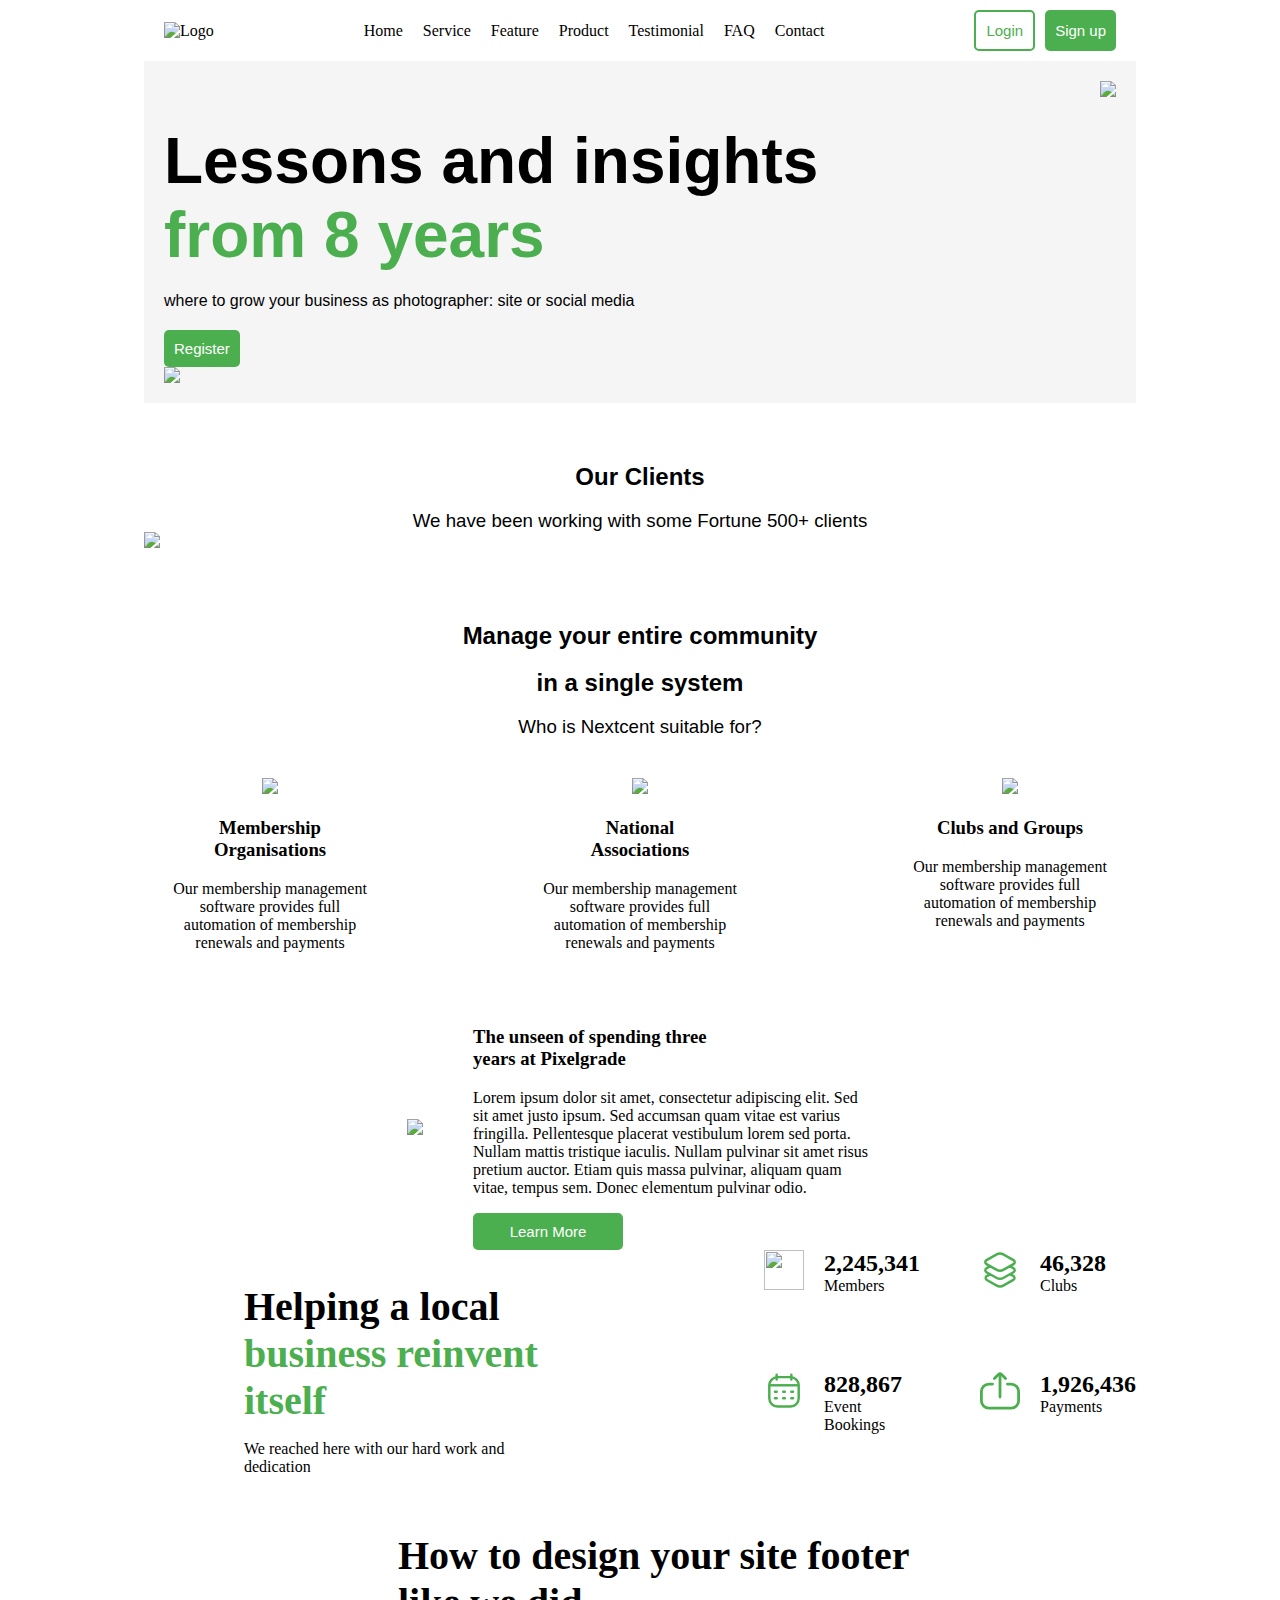
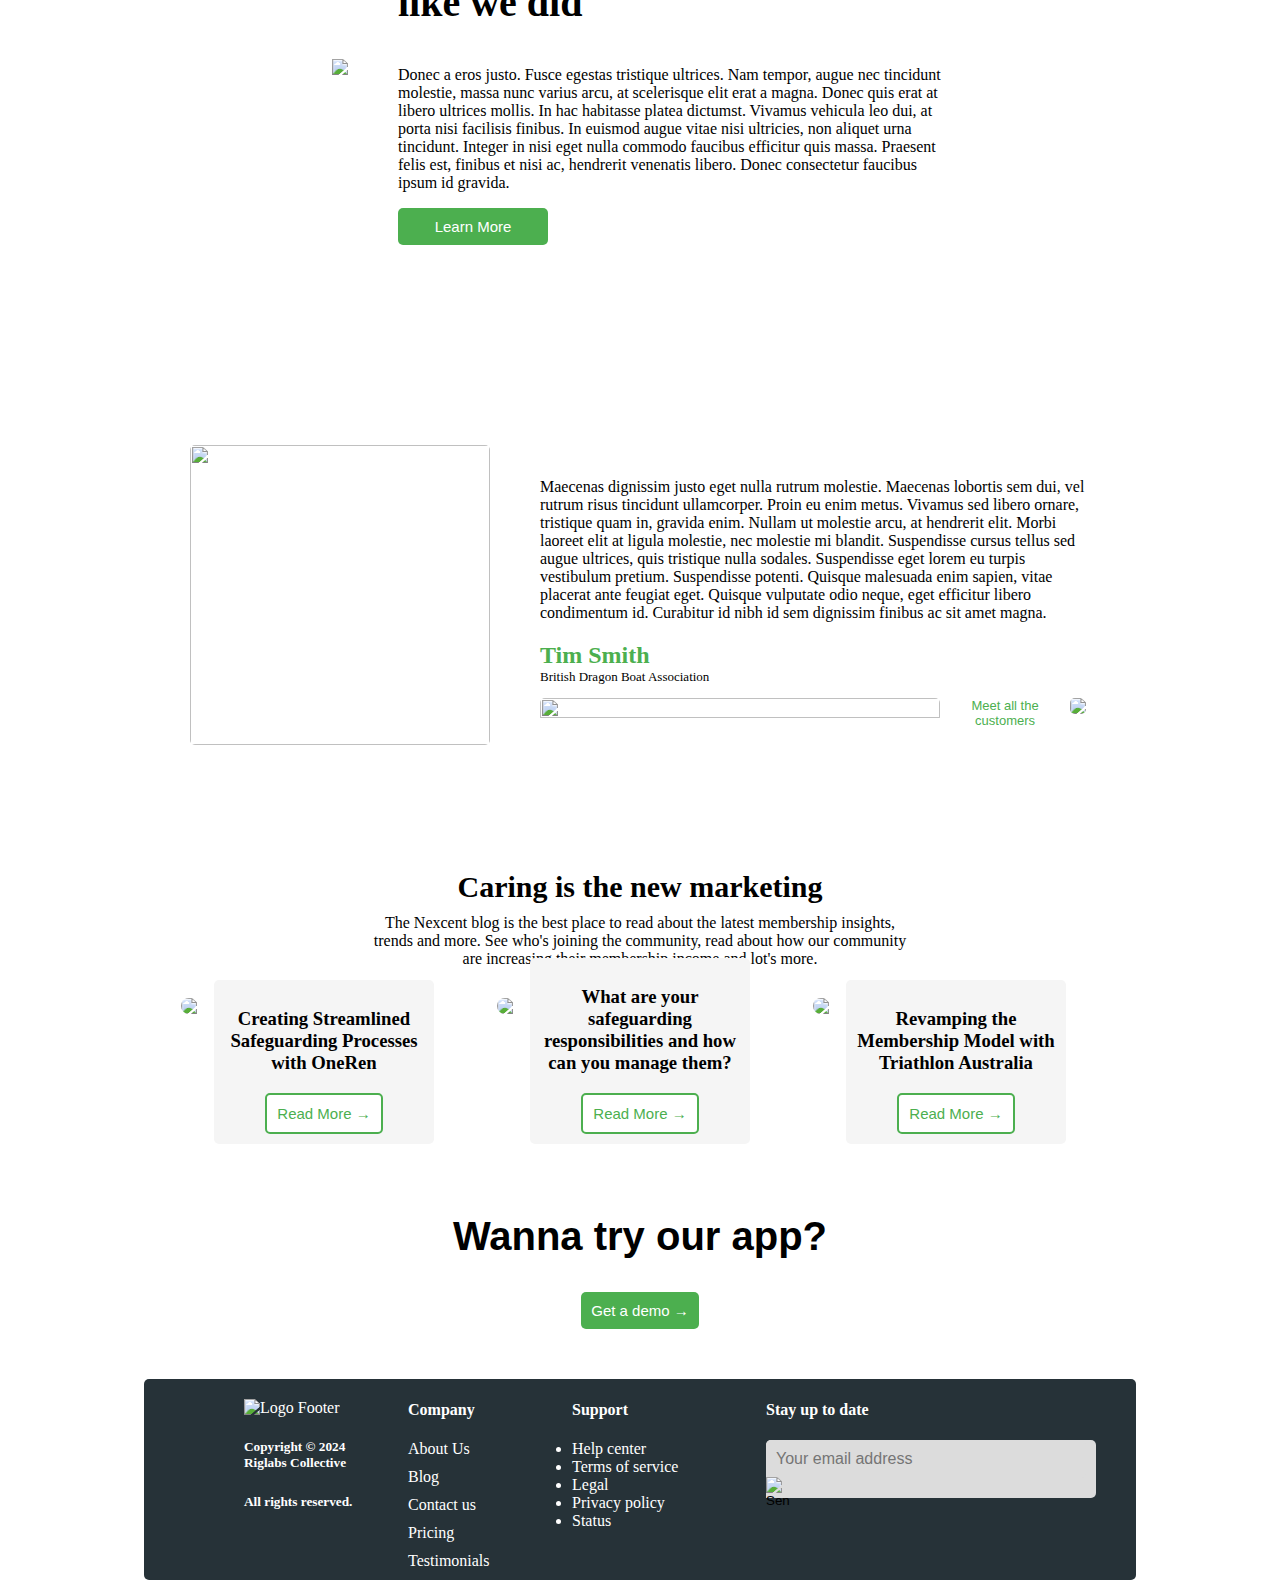
==== index.html @ 897baf6f "enth parayane" ====
<!DOCTYPE html>
<html lang="en">
  <head>
    <meta charset="UTF-8">
    <meta name="viewport" content="width=device-width, initial-scale=1.0">
    <link rel="stylesheet" href="style.css">
    <title>Page Title</title>
  </head>
  <body>
    
    
    <nav>
        <div class="logo">
            <img src="Clone_it_up\images\Logo.svg" alt="Logo" />
        </div> 
        <ul>
            <li><a href="#">Home</a></li>
            <li><a href="#">Service</a></li>
            <li><a href="#">Feature</a></li>
            <li><a href="#">Product</a></li>
            <li><a href="#">Testimonial</a></li>
            <li><a href="#">FAQ</a></li>
            <li><a href="custom.html">Contact</a></li>
        </ul>
        <div class="auth-buttons">
        
            <button class="buttonlogin">Login</button>
            <button class="signupbutton">Sign up</button>

        </div>
    </nav>
    <main class="main-content">
        <!-- Your page content goes here -->
        <section>
            
            
            <div class="home">
                <div>
                    <h1 class="lessons">Lessons and insights</h1>
                    <h1 class="from8">from 8 years</h1>
                    <p class="tagline">where to grow your business as photographer: site or social media</p>
                    <button class="registerbutton">Register</button>
                </div>
                <img class="hero-illustration" src="Clone_it_up\images\Hero Illustration.svg">
            </div>
            <img class="dots" src="Clone_it_up\images\Dots.svg">
            
            
        </section>
    </main>
    <!--clients talk-->
    <div class = "clients">
        <h2 class="our_client">Our Clients</h2>
        <h3 class="we_have_been">We have been working with some Fortune 500+ clients</h3>
    </div>
    <img class="client_logos" src="Clone_it_up\images\Clients Logos.svg">
    <div class="manage">
        <h2 class="our_client">Manage your entire community</h2>
        <h2 class="our_client">in a single system</h2>
        <h3 class="we_have_been">Who is Nextcent suitable for?</h3>
    </div>
    <div class="client_list">
        <div class="client_item">
            <img src="Clone_it_up\images\Icon1.svg">
            <h3 class="membership">Membership<br>Organisations</h3>
            <p>Our membership management software provides full automation of membership renewals and payments</p>
        </div>
        
        <div class="client_item">
            <img src="Clone_it_up\images\Icon2.svg">
            <h3 class="membership">National<br>Associations</h3>
            <p>Our membership management software provides full automation of membership renewals and payments</p>
    
        </div>
        <div class="client_item">
            <img src="Clone_it_up\images\Icon3.svg">
            <h3 class="membership">Clubs and Groups</h3>
            <p>Our membership management software provides full automation of membership renewals and payments</p>
        </div>
    </div>
    <!--the unseen something-->
    <div class="the_unseen">
        <div>
            <img class="svg-icon" src="Clone_it_up\images\Feature 1 Illustration.svg">
        </div>
        <div class="forcolumn">
            <h3 class="unseen_text">The unseen of spending three <br> years at Pixelgrade</h3>
            <p class="orutext">Lorem ipsum dolor sit amet, consectetur adipiscing elit. Sed sit amet justo ipsum. Sed accumsan quam vitae est varius fringilla. Pellentesque placerat vestibulum lorem sed porta. Nullam mattis tristique iaculis. Nullam pulvinar sit amet risus pretium auctor. Etiam quis massa pulvinar, aliquam quam vitae, tempus sem. Donec elementum pulvinar odio.</p>
            <button class="learnmorebutton">Learn More</button> 
        </div>
    </div>
    
    <!--helping a local something-->
    <div class="big">
        <div>
            <h2 class="oneh1">Helping a local<br></h2>
            <h2 class="anoh1">business reinvent itself</h2>
            <p class="apara">We reached here with our hard work and dedication</p>
        </div>
        
        <div class="grid-container">
            <div class="info">
                    <img src="Clone_it_up\images\members.svg">
                    <div class="tocol">
                        
                        <h2>2,245,341</h2>
                        <p>Members</p>
                    </div>
                
            </div>
            <div class="info">
                <img src="Layers.svg">
                <div class="tocol">
                    <h2>46,328</h2>
                    <p>Clubs</p>
                </div>

            </div>
            <div class="info">
                <img src="Calendar.svg">
                <div class="tocol">

                    <h2>828,867</h2>
                    <p>Event Bookings</p>
                </div>

            </div>
            <div class="info">
                <img src="Upload 2.svg">
                <div class="tocol">
                    
                    <h2>1,926,436</h2>  
                    <p>Payments</p>
                </div>
                
            </div>
            
            
        </div>
    </div>
    <!--how to design site footer-->
    <div class="howtodesign">
        <div>
            <img class="Clone_it_up\images\svg-icon2" src="Clone_it_up\images\Feature 2 Illustration.svg">
        </div>
        <div class="forcolumn1">
            <h3 class="unseen_text1">How to design your site footer like we did</h3>
            <p class="orutext1">Donec a eros justo. Fusce egestas tristique ultrices. Nam tempor, augue nec tincidunt molestie, massa nunc varius arcu, at scelerisque elit erat a magna. Donec quis erat at libero ultrices mollis. In hac habitasse platea dictumst. Vivamus vehicula leo dui, at porta nisi facilisis finibus. In euismod augue vitae nisi ultricies, non aliquet urna tincidunt. Integer in nisi eget nulla commodo faucibus efficitur quis massa. Praesent felis est, finibus et nisi ac, hendrerit venenatis libero. Donec consectetur faucibus ipsum id gravida.</p>
            <button class="learnmorebutton1">Learn More</button> 
        </div>
    </div>

    <!--testimony section-->
    <div class="testimony">
        <div class="img-container">
            <img class="tesla" width="300" src="https://images.unsplash.com/photo-1612810806563-4cb8265db55f?q=80&w=1854&auto=format&fit=crop&ixlib=rb-4.0.3&ixid=M3wxMjA3fDB8MHxwaG90by1wYWdlfHx8fGVufDB8fHx8fA%3D%3D">
        </div>
        <div class="forcolumn2">
            <p class="orutext2">Maecenas dignissim justo eget nulla rutrum molestie. Maecenas lobortis sem dui, vel rutrum risus tincidunt ullamcorper. Proin eu enim metus. Vivamus sed libero ornare, tristique quam in, gravida enim. Nullam ut molestie arcu, at hendrerit elit. Morbi laoreet elit at ligula molestie, nec molestie mi blandit. Suspendisse cursus tellus sed augue ultrices, quis tristique nulla sodales. Suspendisse eget lorem eu turpis vestibulum pretium. Suspendisse potenti. Quisque malesuada enim sapien, vitae placerat ante feugiat eget. Quisque vulputate odio neque, eget efficitur libero condimentum id. Curabitur id nibh id sem dignissim finibus ac sit amet magna.</p>
            <h2>Tim Smith</h2>
            <h3>British Dragon Boat Association</h3>
            <div class="manylogos">
                <img src="Clone_it_up\images\Frame 10.svg">
                <button>Meet all the customers</button>
                <a href="#">
                    <img class="rightside" src="Clone_it_up\images\Right.svg">
                </a>
                    
            </div>
        </div>
        
    </div>
    <div class="enthocaring">
        <h2>Caring is the new marketing</h2>
        <p>The Nexcent blog is the best place to read about the latest membership insights, trends and more. See who's joining the community, read about how our community are increasing their membership income and lot's more.​</p>
        <div class="images">
            <div class="themain">
                <img src="https://images.unsplash.com/photo-1665686310934-8fab52b3821b?q=80&w=1770&auto=format&fit=crop&ixlib=rb-4.0.3&ixid=M3wxMjA3fDB8MHxwaG90by1wYWdlfHx8fGVufDB8fHx8fA%3D%3D">
                <div class="theextrabox">
                    <h3>Creating Streamlined Safeguarding Processes with OneRen</h3>
                    <button class="readmorebutton">Read More →</button>
                </div>
            </div>
            <div class="themain">
                <img src="https://images.unsplash.com/photo-1664575602276-acd073f104c1?q=80&w=1770&auto=format&fit=crop&ixlib=rb-4.0.3&ixid=M3wxMjA3fDB8MHxwaG90by1wYWdlfHx8fGVufDB8fHx8fA%3D%3D">
                <div class="theextrabox">
                    <h3>What are your safeguarding responsibilities and how can you manage them?</h3>
                    <button class="readmorebutton">Read More →</button>
                </div>
            </div>
            <div class="themain">
                <img src="https://images.unsplash.com/photo-1661956600684-97d3a4320e45?q=80&w=1770&auto=format&fit=crop&ixlib=rb-4.0.3&ixid=M3wxMjA3fDB8MHxwaG90by1wYWdlfHx8fGVufDB8fHx8fA%3D%3D">
                <div class="theextrabox">
                    <h3>Revamping the Membership Model with Triathlon Australia</h3>
                    <button class="readmorebutton">Read More →</button>
                </div>
            </div>
        </div>
    </div>
    <!--wanna try-->
    <div class="wannatrycontainer">
        <h2 class="wannatry">Wanna try our app?</h2>
        <button class="getademo">Get a demo →</button>
    </div>

    <!--footer-->
    <div class="footer">
        <div>
          <img class="logofooter" src="Clone_it_up\images\Logo_footer.svg" alt="Logo Footer">
          <h5>Copyright © 2024 Riglabs Collective</h5>
          <h5>All rights reserved.</h5>
        </div>
        <div>
            <h4>Company</h4>
            <ul class="company-links">
                <li><a href="#">About Us</a></li>
                <li><a href="#">Blog</a></li>
                <li><a href="#">Contact us</a></li>
                <li><a href="#">Pricing</a></li>
                <li><a href="#">Testimonials</a></li>
            </ul>
        </div>
        <div>
            <h4>Support</h4>
            <ul class="Supprt-links"></ul>
                <li><a href="#">Help center</a></li>
                <li><a href="#">Terms of service</a></li>
                <li><a href="#">Legal</a></li>
                <li><a href="#">Privacy policy</a></li>
                <li><a href="#">Status</a></li>
            </ul>

        </div>
        <div>
            <h4>Stay up to date</h4>
            <div class="email-signup">
                <form action="#" method="post">
                    <input type="email" id="email" name="email" placeholder="Your email address" required>
                    <button type="submit" class="send-button">
                <img src="Clone_it_up\images\airplane.svg" alt="Send">
              </button>
            </form>
          </div>
            
        </div>
    </div>

    
        
    
        
        
        
    
  </body>
</html>
---- style.css ----
.logo img {
    max-height: 50px; /* Adjust the size of the logo */
}
nav {
    display: flex;
    justify-content: space-between; /* Logo on the left, links on the right */
    align-items: center; /* Vertically center the logo and links */
    padding: 10px 20px; /* Add padding around the navbar */
    
}
nav ul{
    list-style-type: none;
    display: flex;
    margin: 0;
    padding: 0;
    gap: 20px;
    justify-content: space-between; 
}
nav ul li a{
    color: black;
    text-decoration: none;
    position: relative;
}
nav ul li a::after {
    content: ''; /* No text, just the underline */
    position: absolute;
    left: 0;
    bottom: 0;
    width: 0; /* Start with 0 width */
    height: 2px; /* Thickness of the underline */
    background-color: currentColor; /* Color of the underline */
    transition: width 0.3s ease; /* Smooth width transition */
  }

nav ul li a:hover::after {
    width: 100%; /* Expand underline to full width */
  }
.auth-buttons{
    display: flex;
    gap: 10px
    
}
.auth-buttons a{
    display: inline;
    align-items: center;
    justify-content: center;
}
button {
    border: none;
    outline: none;
    cursor: pointer;
    padding: 0;
    margin: 0;
}

.buttonlogin {
    color:#4CAF4F;
    font-size: 15px;
    padding: 10px;
    background-color: white;
    border:2px solid #4CAF4F;
    border-radius: 5px;
}

.signupbutton{
    padding-top: 5px;
    background-color: #4CAF4F;
    font-size: 15px;
    border-radius: 5px;
    padding: 10px;
    color: white;
}
.main-content {
    background-color: #f5f5f5; /* Background color for the main content */
    padding: 20px; /* Padding around the content */
}
.lessons{
    font-size: 64px;
    font-family: "Inter",sans-serif;
    margin-bottom: 0px;
}
.from8{
    font-size: 64px;
    font-family: "Inter",sans-serif;
    margin-top: 0px;
    margin-bottom: 20px;
    color: #4CAF4F;
}
.tagline{
    margin-top: 0px;
    margin-bottom: 20px;
    font-size: 16px;
    font-family: "Inter",sans-serif;
}
body {
    margin: 0; /* Remove default margin, especially useful in modern browsers */
    margin-left: 144px;

    margin-right: 144px; /* Add padding around the entire page content */
  }
.registerbutton{
    padding-left: 0px;
    
    background-color: #4CAF4F;
    padding-top: 5px;
    
    font-size: 15px;
    border-radius: 5px;
    padding: 10px;
    color: white;
}
.home{
    display: flex;
    justify-content: space-between;
}
.dots{
    display: block;
    margin: 0 auto;
}
.clients{
    margin-top: 60px;
    text-align: center;
    font-family: "Inter",sans-serif;
}
.our_client{
    font-family: "Inter",sans-serif;
    font-weight: 600;
    margin-bottom: 0px;
    font-size: 36;
}
.we_have_been{
    font-family: "Inter",sans-serif;
    font-weight: 400;
    font-size: 16;
    margin-bottom: 0px;
}
.manage{
    text-align: center;
    margin: 0px;
}
.client_logos{
    margin-bottom: 50px;
}
.client_list{
    display: flex;
    text-align: center;
    justify-content: center; /* Distribute space equally between items */
   
    gap: 170px;
    margin: 0 auto;
    padding: 40px 0;
    align-items: flex-start;
}

.client_item {

    flex-direction: column;
    align-items: center;
   
    text-align: center;
    width: 200px; /* Limit the width of each block */
}
.the_unseen{

    display: flex;
    justify-content: center;
    align-items: center;
    gap: 50px;
    margin: 0px;
   
    margin-top: 0px;
    border: 0px;

}

.forcolumn{
    width: 400px;
}
.learnmorebutton{
    padding-top: 5px;
    background-color: #4CAF4F;
    font-size: 15px;
    border-radius: 5px;
    padding: 10px;
    color: white;
    width: 150px;
}

.oneh1{
    margin-left: 100px;
    font-size: 40px;
    font-family: "Inter" sans-serif ;
    font-weight: 600;
    margin-bottom: 0px;
}
.anoh1{
    margin-left: 100px;
    color: #4CAF4F;
    font-size: 40px;
    font-weight: 600;
    font-family: "Inter" sans-serif ;
    margin-top: 0px;
    margin-bottom: 0px;
}
.apara{
    margin-left: 100px;
}
.big{
    display: flex;
    gap: 200px;
}
.grid-container{
    display: grid;
    grid-template-columns: repeat(2, auto); /* Creates two columns */
    grid-auto-rows: minmax(100px, auto); /* Sets a minimum height for rows */
    column-gap: 60px; /* Space between grid items */
    justify-content: center;
     
}
.info{
    display: flex;
    flex-direction: row;
    gap: 20px;
}

.tocol{
    
    display: flex;
    flex-direction: column;
}
.tocol h2{
    margin-top: 0px;
    margin-bottom: 0px;
}
.tocol p{
    margin-top: 0px;
    margin-bottom: 0px;
}
.info img{
    width: 40px;
    height: 40px;
}
.howtodesign{
    display: flex;
    flex-direction: row;
    justify-content: center;
    align-items: center;
    gap: 50px;
    margin: 0px;
    margin-top: 0px;
    border: 0px;
}

.forcolumn1{
    width: 550px;
}
.unseen_text1{
    font-size: 40px;
}
.learnmorebutton1{
    padding-top: 5px;


    background-color: #4CAF4F;
    font-size: 15px;
    border-radius: 5px;
    padding: 10px;
    color: white;
    width: 150px;
}
.testimony{
    display: flex;
    flex-direction: row;
    justify-content: center;
    align-items: center;
    gap: 50px;
    margin: 0px;
    margin-top: 200px;
    border: 0px;
}
.forcolumn2{
    width: 550px;
}
.forcolumn2 h2{
    color: #4CAF4F;
    margin-bottom: 0px;
}
.forcolumn2 h3{
    margin-top: 0px;
    font-weight: 400;
    font-size: small;
}
.testimony img{
    border-radius: 5px;
    width: 100%; /* Ensures the image fills the container */
    height: 100%; /* Ensures the image fills the container */
    object-fit: cover; /* Crop the image, maintaining aspect ratio */
    object-position: center;
    
}
.img-container{
    width: 300px; /* Desired width */
    height: 300px; /* Desired height */
    overflow: hidden; /* Hide the overflowed part of the image */
    position: relative;
}
.rightside{
    width: 20px !important;
    margin-left: 0px;
    height: auto !important;
}
.forcolumn2 a{
    width: 20px;
    height: auto;
}
.forcolumn2 button{
    color: #4CAF4F;
    font-size: small;
    background-color: white;
    margin-right: 0px;
}
.manylogos{
    display: flex;
    flex-direction: row;
}
.manylogos img{
    width: 400px;
    
}
.enthocaring{
    margin-top: 100px;
    text-align: center;
    align-items: center;
    display: flex;
    flex-direction: column;
    justify-content: center;
}
.enthocaring p{
    max-width: 550px;
    text-align: center;
    align-items: center;
    margin-top: 0px;
    margin-bottom: 30px;
}
.enthocaring h2{
    margin-bottom: 10px;
    font-size: 30px;
}
.images{
    display: flex;
    flex-direction: row;
    justify-content: center;
    gap: 30px;
    align-items: center;
}
.images img{
    width: 286px;
    height: auto;
    border-radius: 8px;
}
.readmorebutton{
    color:#4CAF4F;
    font-size: 15px;
    padding: 10px;
    background-color: white;
    border:2px solid #4CAF4F;
    border-radius: 5px;
}
.themain{
    position: relative;
    display: inline-block;
}
.themain img {
    display: block;
     /* Ensures the image doesn't have extra space below */
    width: 286px; /* Optional: Makes the image responsive */
    height: auto; /* Maintains aspect ratio */
}
.theextrabox {
    position: absolute;
    bottom: 0;
    left: 50%; /* Aligns the div to the bottom of the container */
    transform: translateX(-50%); /* Shifts the div left by 50% of its width to truly center it */
    bottom: -130px;
    color: black; /* Text color */
    padding: 10px;
    border-radius: 5px;
    width: 200px; /* Adjust width as needed */
    background-color: #f5f5f5;
    align-items: center;
    justify-content: center;
}

.wannatry{
    margin-top: 200px;
    text-align: center;
    font-weight: 600;
    font-size: 40px;
    font-family: "Inter",sans-serif;
}

.getademo{
    
    max-width: 200px;
    padding-top: 5px;
    background-color: #4CAF4F;
    font-size: 15px;
    border-radius: 5px;
    padding: 10px;
    color: white;
    
}
.wannatrycontainer{
    text-align: center;
}
.footer{
    border-radius: 5px;
    background-color: #263238;
    color: white;
    margin-top: 50px;
    padding-left: 100px;
    padding-right: 0px;
    display: flex;
    flex-direction: row;
    justify-content: space-between;
}
.logofooter{
    margin-top: 20px;
}
.footer div{
    flex: 1;
    margin-right: 20px;
}
.email-signup{
    display: flex;
    flex-direction: row;
    align-items: center;
    background-color:#dcdcdc;
    border-radius: 5px;
}
.footer > div:nth-child(3) {
    margin-right: 50px; /* Add more space between the sections */
}
.footer ul {
    list-style: none !important; 
    list-style-type: none; /* Remove bullet points */
    padding: 0; /* Remove default padding */
    margin: 0; /* Remove default margin */
}

.footer ul li {
    margin-bottom: 10px; /* Space between list items */
}

.footer a {
    color: white; /* Change link color to white */
    text-decoration: none !important; /* Remove underline from links */
}

.email-signup input[type="email"] {
    padding: 10px; /* Padding inside the input field */
    border: none; /* Remove default border */
    border-radius: 5px; /* Rounded corners for the input field */
    font-size: 16px; /* Font size for the text */
    width: 300px; /* Width of the input field */
    margin-right: 10px; /* Space between the input field and button */
    background-color: #dcdcdc; /* Gray background color for the input field */
    color: #333; /* Text color inside the input field */
}
.send-button{
    display: flex;
    align-items: center;
    background-color: #dcdcdc;
    margin-right: 10px;
    margin-top: 10px;
    border: none;
    height: 10px;

}
.send-button img{
    width: 24px;
    height:auto;
    background: none;
}

.Supprt-links li a{
    text-decoration: none;
}
.Supprt-links{

}
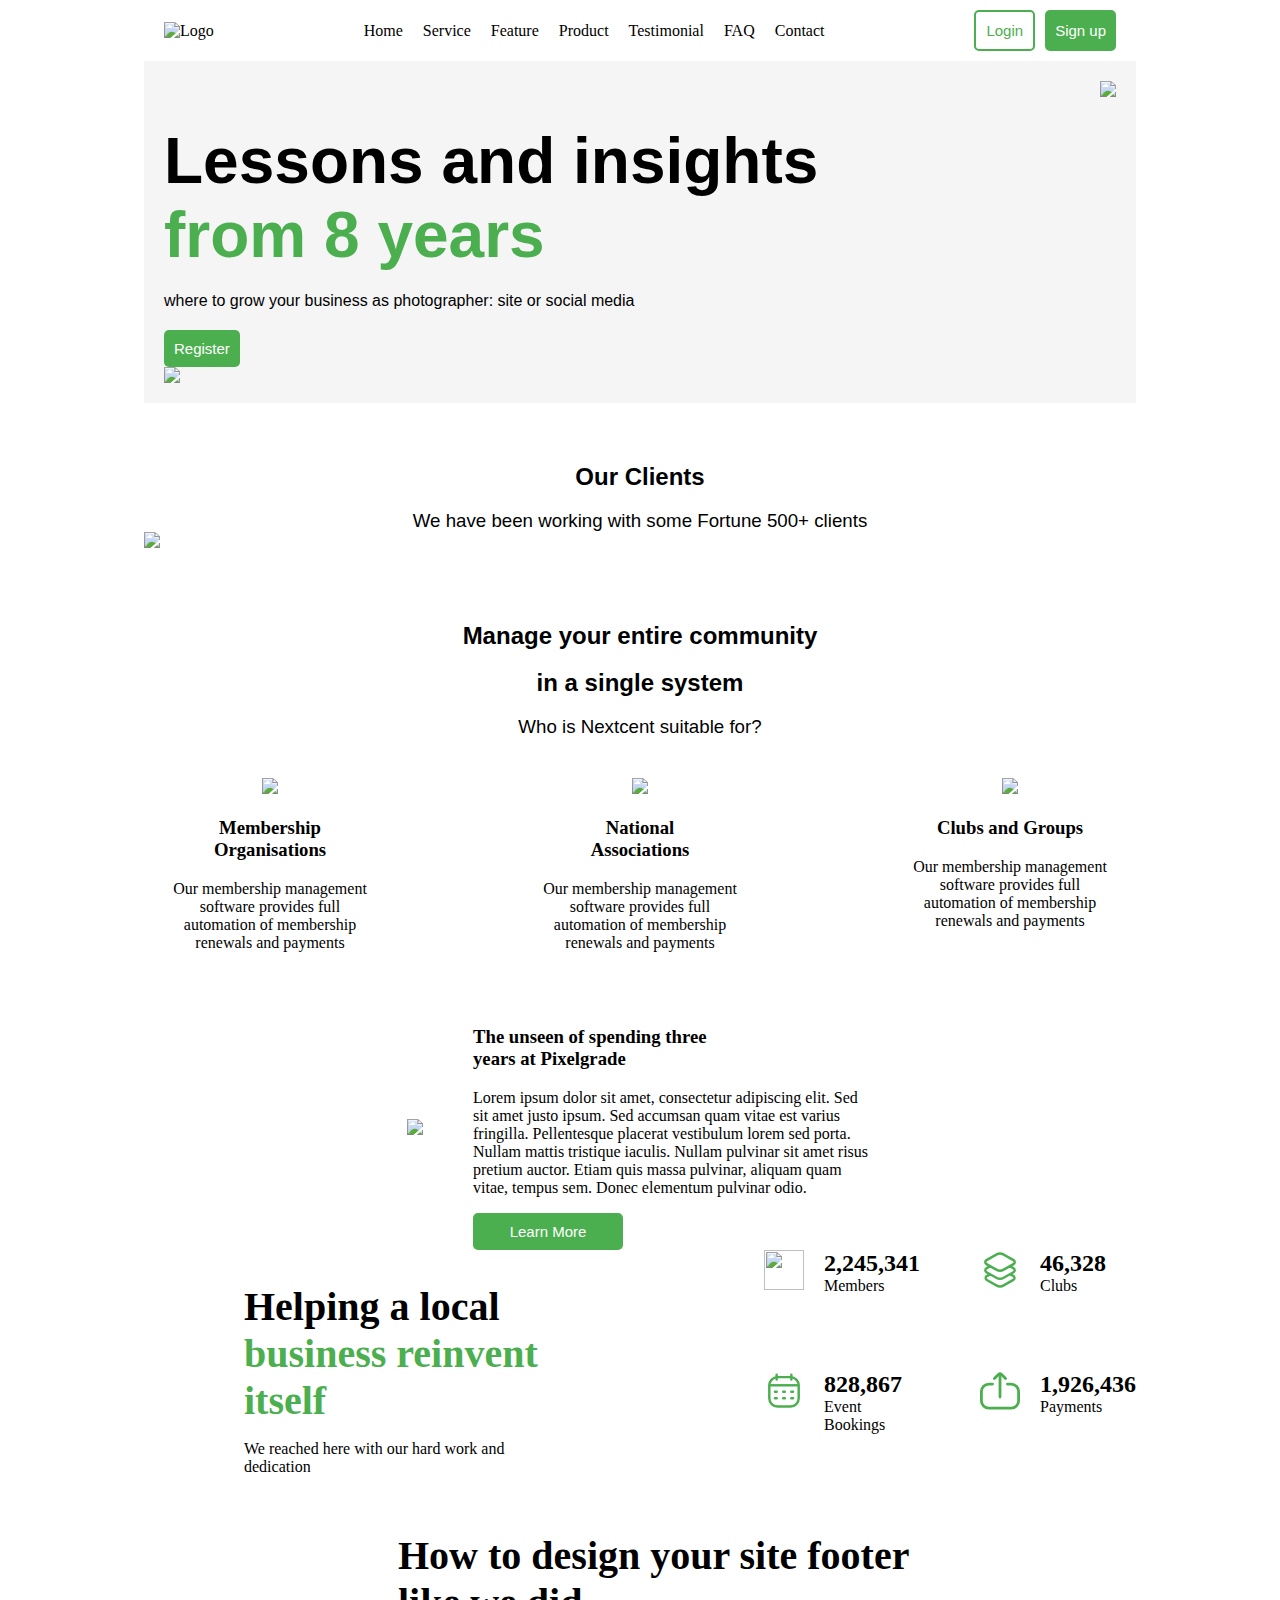
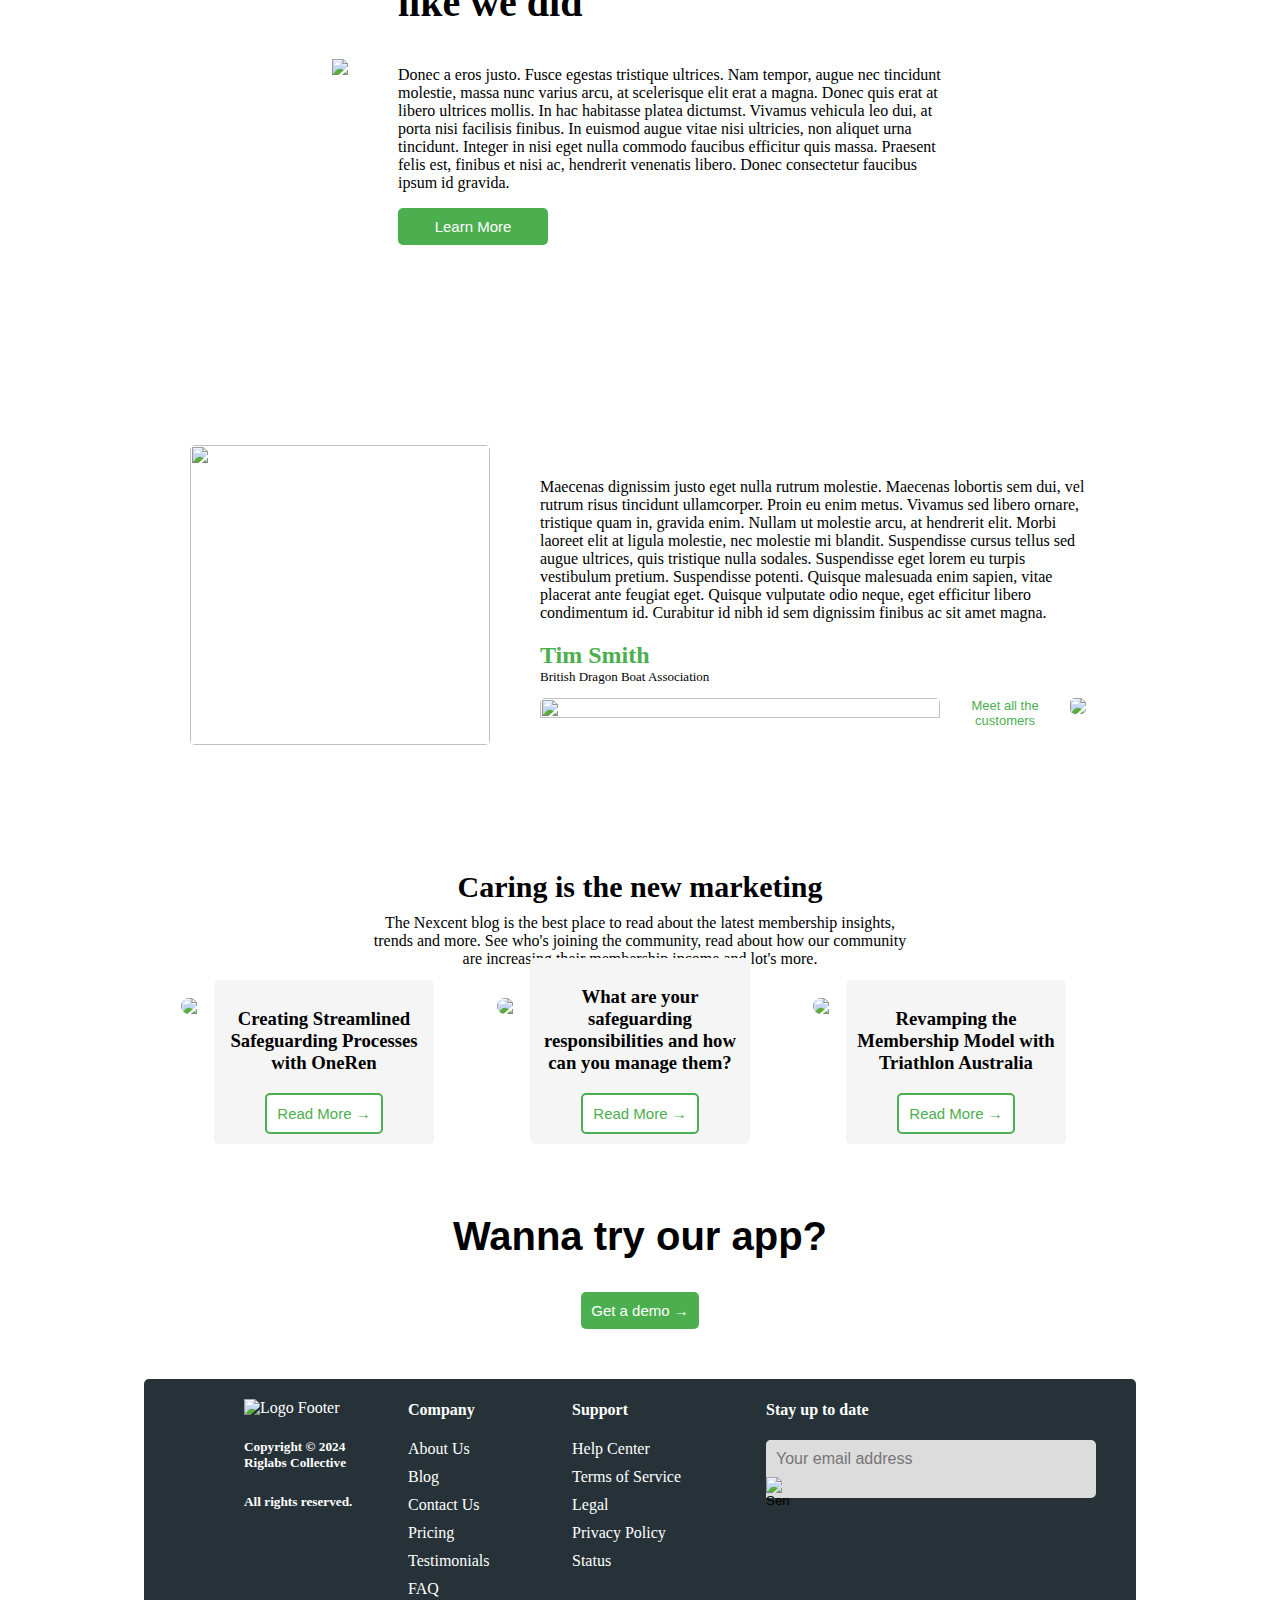
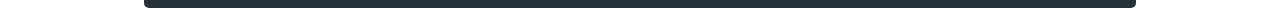
==== commit 79c9d1c0: "Merge branch 'test' into main" ====
--- a/index.html
+++ b/index.html
@@ -203,35 +203,36 @@
         <button class="getademo">Get a demo →</button>
     </div>
 
-    <!--footer-->
     <div class="footer">
         <div>
           <img class="logofooter" src="Clone_it_up\images\Logo_footer.svg" alt="Logo Footer">
+
           <h5>Copyright © 2024 Riglabs Collective</h5>
           <h5>All rights reserved.</h5>
         </div>
         <div>
-            <h4>Company</h4>
-            <ul class="company-links">
-                <li><a href="#">About Us</a></li>
-                <li><a href="#">Blog</a></li>
-                <li><a href="#">Contact us</a></li>
-                <li><a href="#">Pricing</a></li>
-                <li><a href="#">Testimonials</a></li>
-            </ul>
-        </div>
-        <div>
-            <h4>Support</h4>
-            <ul class="Supprt-links"></ul>
-                <li><a href="#">Help center</a></li>
-                <li><a href="#">Terms of service</a></li>
-                <li><a href="#">Legal</a></li>
-                <li><a href="#">Privacy policy</a></li>
-                <li><a href="#">Status</a></li>
-            </ul>
-
-        </div>
-        <div>
+          <h4>Company</h4>
+          <ul class="company-links">
+            <li><a href="#">About Us</a></li>
+            <li><a href="#">Blog</a></li>
+            <li><a href="#">Contact Us</a></li>
+            <li><a href="#">Pricing</a></li>
+            <li><a href="#">Testimonials</a></li>
+            <li><a href="#">FAQ</a></li>
+          </ul>
+        </div>
+        <div>
+          <h4>Support</h4>
+          <ul class="support-links">
+            <li><a href="#">Help Center</a></li>
+            <li><a href="#">Terms of Service</a></li>
+            <li><a href="#">Legal</a></li>
+            <li><a href="#">Privacy Policy</a></li>
+            <li><a href="#">Status</a></li>
+          </ul>
+        </div>
+        <div>
+
             <h4>Stay up to date</h4>
             <div class="email-signup">
                 <form action="#" method="post">
@@ -242,9 +243,7 @@
             </form>
           </div>
             
-        </div>
-    </div>
-
+       
     
         
     
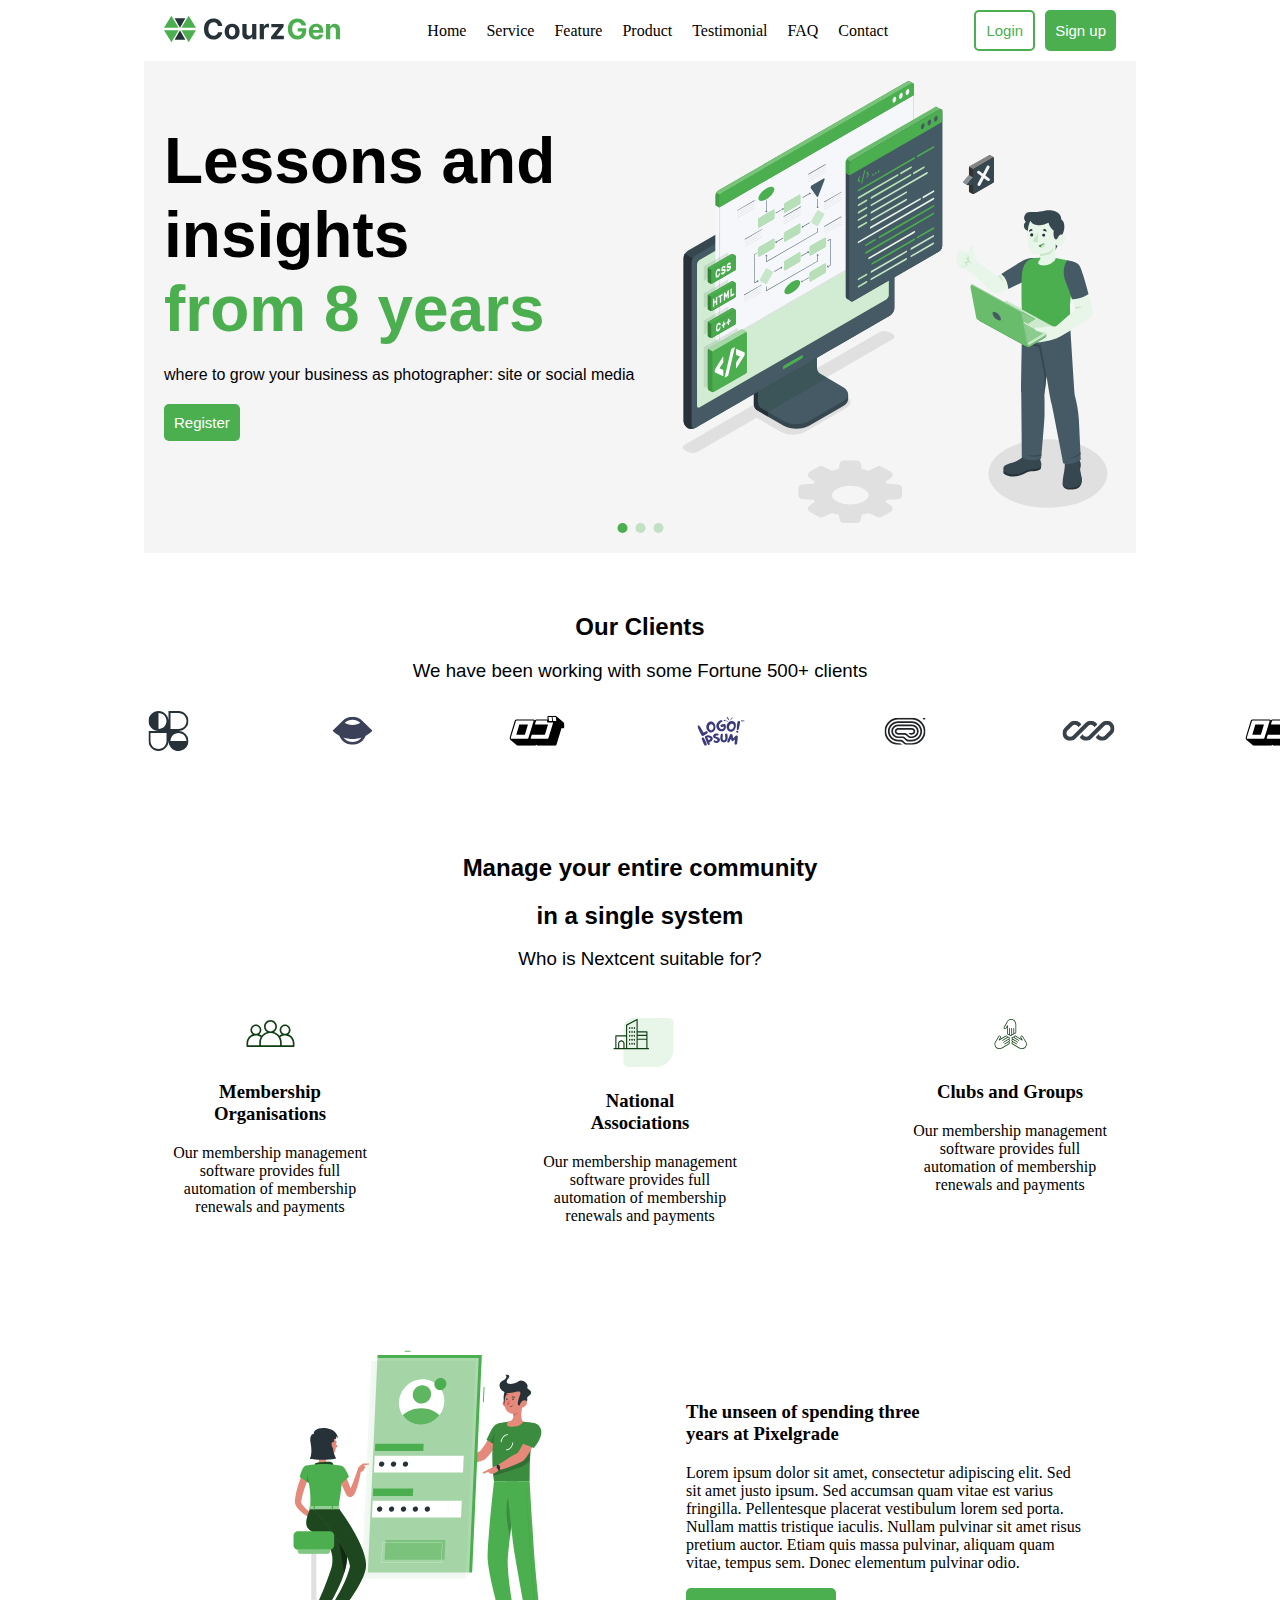
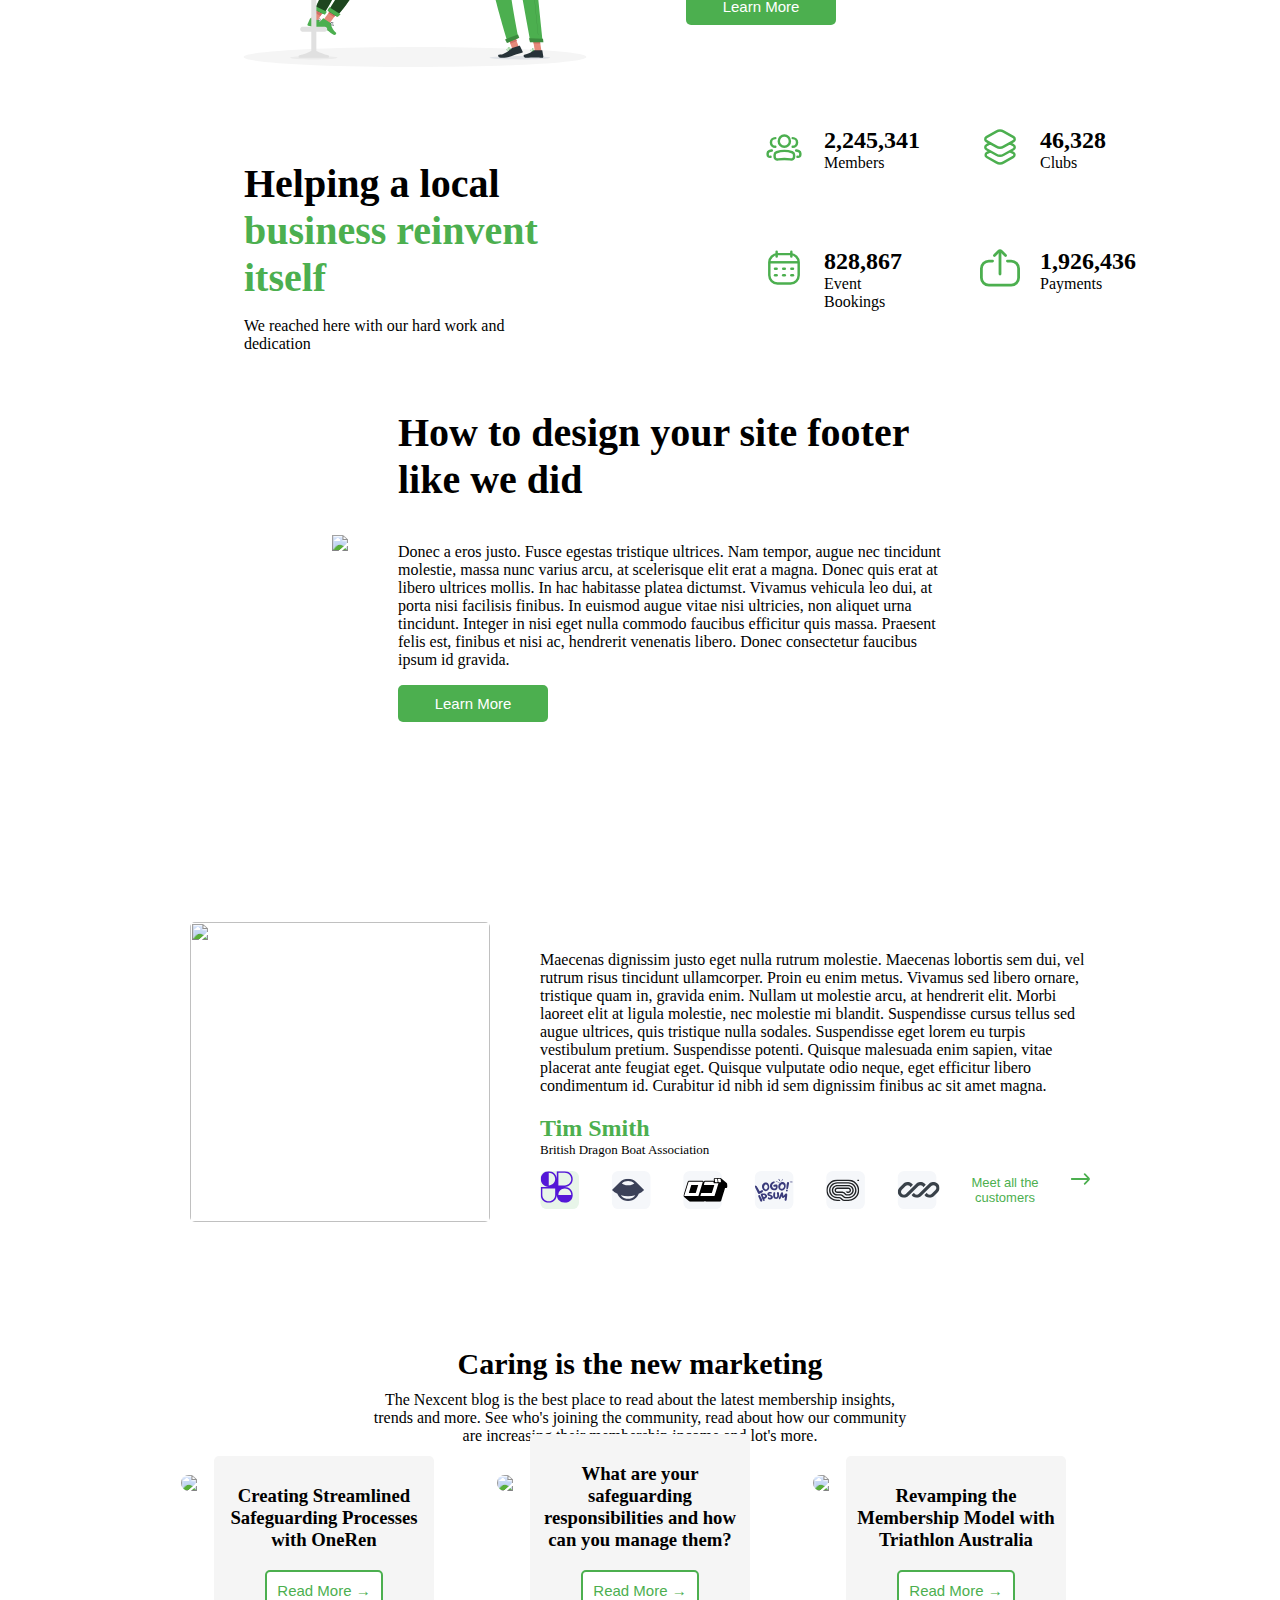
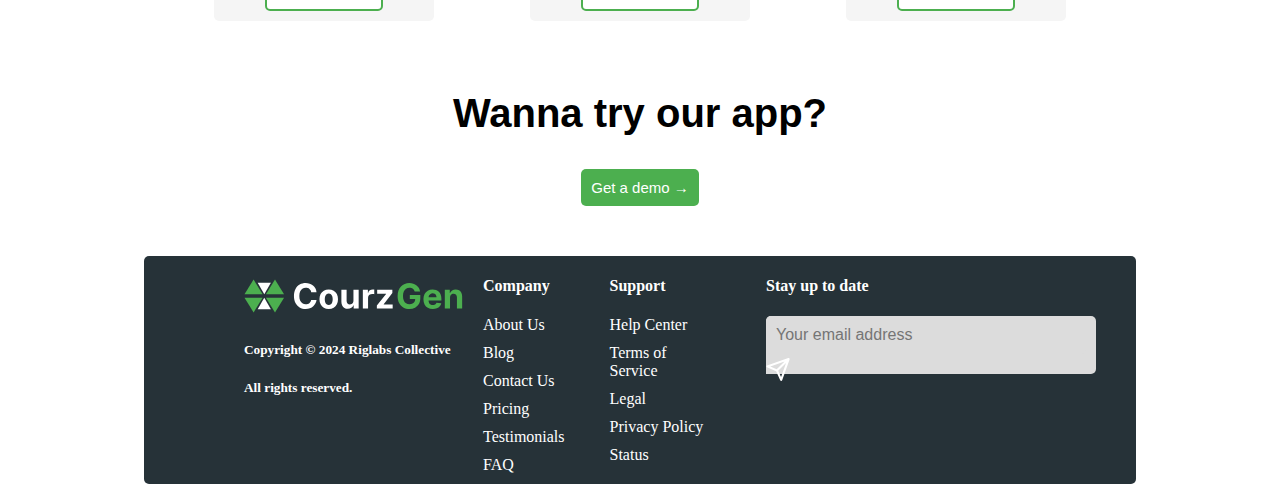
==== commit 265c9993: "Update index.html" ====
--- a/index.html
+++ b/index.html
@@ -11,7 +11,7 @@
     
     <nav>
         <div class="logo">
-            <img src="Clone_it_up\images\Logo.svg" alt="Logo" />
+            <img src="\images\Logo.svg" alt="Logo" />
         </div> 
         <ul>
             <li><a href="#">Home</a></li>
@@ -41,9 +41,9 @@
                     <p class="tagline">where to grow your business as photographer: site or social media</p>
                     <button class="registerbutton">Register</button>
                 </div>
-                <img class="hero-illustration" src="Clone_it_up\images\Hero Illustration.svg">
-            </div>
-            <img class="dots" src="Clone_it_up\images\Dots.svg">
+                <img class="hero-illustration" src="\images\Hero Illustration.svg">
+            </div>
+            <img class="dots" src="\images\Dots.svg">
             
             
         </section>
@@ -53,7 +53,7 @@
         <h2 class="our_client">Our Clients</h2>
         <h3 class="we_have_been">We have been working with some Fortune 500+ clients</h3>
     </div>
-    <img class="client_logos" src="Clone_it_up\images\Clients Logos.svg">
+    <img class="client_logos" src="\images\Clients Logos.svg">
     <div class="manage">
         <h2 class="our_client">Manage your entire community</h2>
         <h2 class="our_client">in a single system</h2>
@@ -61,19 +61,19 @@
     </div>
     <div class="client_list">
         <div class="client_item">
-            <img src="Clone_it_up\images\Icon1.svg">
+            <img src="\images\Icon1.svg">
             <h3 class="membership">Membership<br>Organisations</h3>
             <p>Our membership management software provides full automation of membership renewals and payments</p>
         </div>
         
         <div class="client_item">
-            <img src="Clone_it_up\images\Icon2.svg">
+            <img src="\images\Icon2.svg">
             <h3 class="membership">National<br>Associations</h3>
             <p>Our membership management software provides full automation of membership renewals and payments</p>
     
         </div>
         <div class="client_item">
-            <img src="Clone_it_up\images\Icon3.svg">
+            <img src="\images\Icon3.svg">
             <h3 class="membership">Clubs and Groups</h3>
             <p>Our membership management software provides full automation of membership renewals and payments</p>
         </div>
@@ -81,7 +81,7 @@
     <!--the unseen something-->
     <div class="the_unseen">
         <div>
-            <img class="svg-icon" src="Clone_it_up\images\Feature 1 Illustration.svg">
+            <img class="svg-icon" src="\images\Feature 1 Illustration.svg">
         </div>
         <div class="forcolumn">
             <h3 class="unseen_text">The unseen of spending three <br> years at Pixelgrade</h3>
@@ -100,7 +100,7 @@
         
         <div class="grid-container">
             <div class="info">
-                    <img src="Clone_it_up\images\members.svg">
+                    <img src="\images\members.svg">
                     <div class="tocol">
                         
                         <h2>2,245,341</h2>
@@ -141,7 +141,7 @@
     <!--how to design site footer-->
     <div class="howtodesign">
         <div>
-            <img class="Clone_it_up\images\svg-icon2" src="Clone_it_up\images\Feature 2 Illustration.svg">
+            <img class="\images\svg-icon2" src="Clone_it_up\images\Feature 2 Illustration.svg">
         </div>
         <div class="forcolumn1">
             <h3 class="unseen_text1">How to design your site footer like we did</h3>
@@ -160,10 +160,10 @@
             <h2>Tim Smith</h2>
             <h3>British Dragon Boat Association</h3>
             <div class="manylogos">
-                <img src="Clone_it_up\images\Frame 10.svg">
+                <img src="\images\Frame 10.svg">
                 <button>Meet all the customers</button>
                 <a href="#">
-                    <img class="rightside" src="Clone_it_up\images\Right.svg">
+                    <img class="rightside" src="\images\Right.svg">
                 </a>
                     
             </div>
@@ -205,7 +205,7 @@
 
     <div class="footer">
         <div>
-          <img class="logofooter" src="Clone_it_up\images\Logo_footer.svg" alt="Logo Footer">
+          <img class="logofooter" src="\images\Logo_footer.svg" alt="Logo Footer">
 
           <h5>Copyright © 2024 Riglabs Collective</h5>
           <h5>All rights reserved.</h5>
@@ -238,7 +238,7 @@
                 <form action="#" method="post">
                     <input type="email" id="email" name="email" placeholder="Your email address" required>
                     <button type="submit" class="send-button">
-                <img src="Clone_it_up\images\airplane.svg" alt="Send">
+                <img src="\images\airplane.svg" alt="Send">
               </button>
             </form>
           </div>
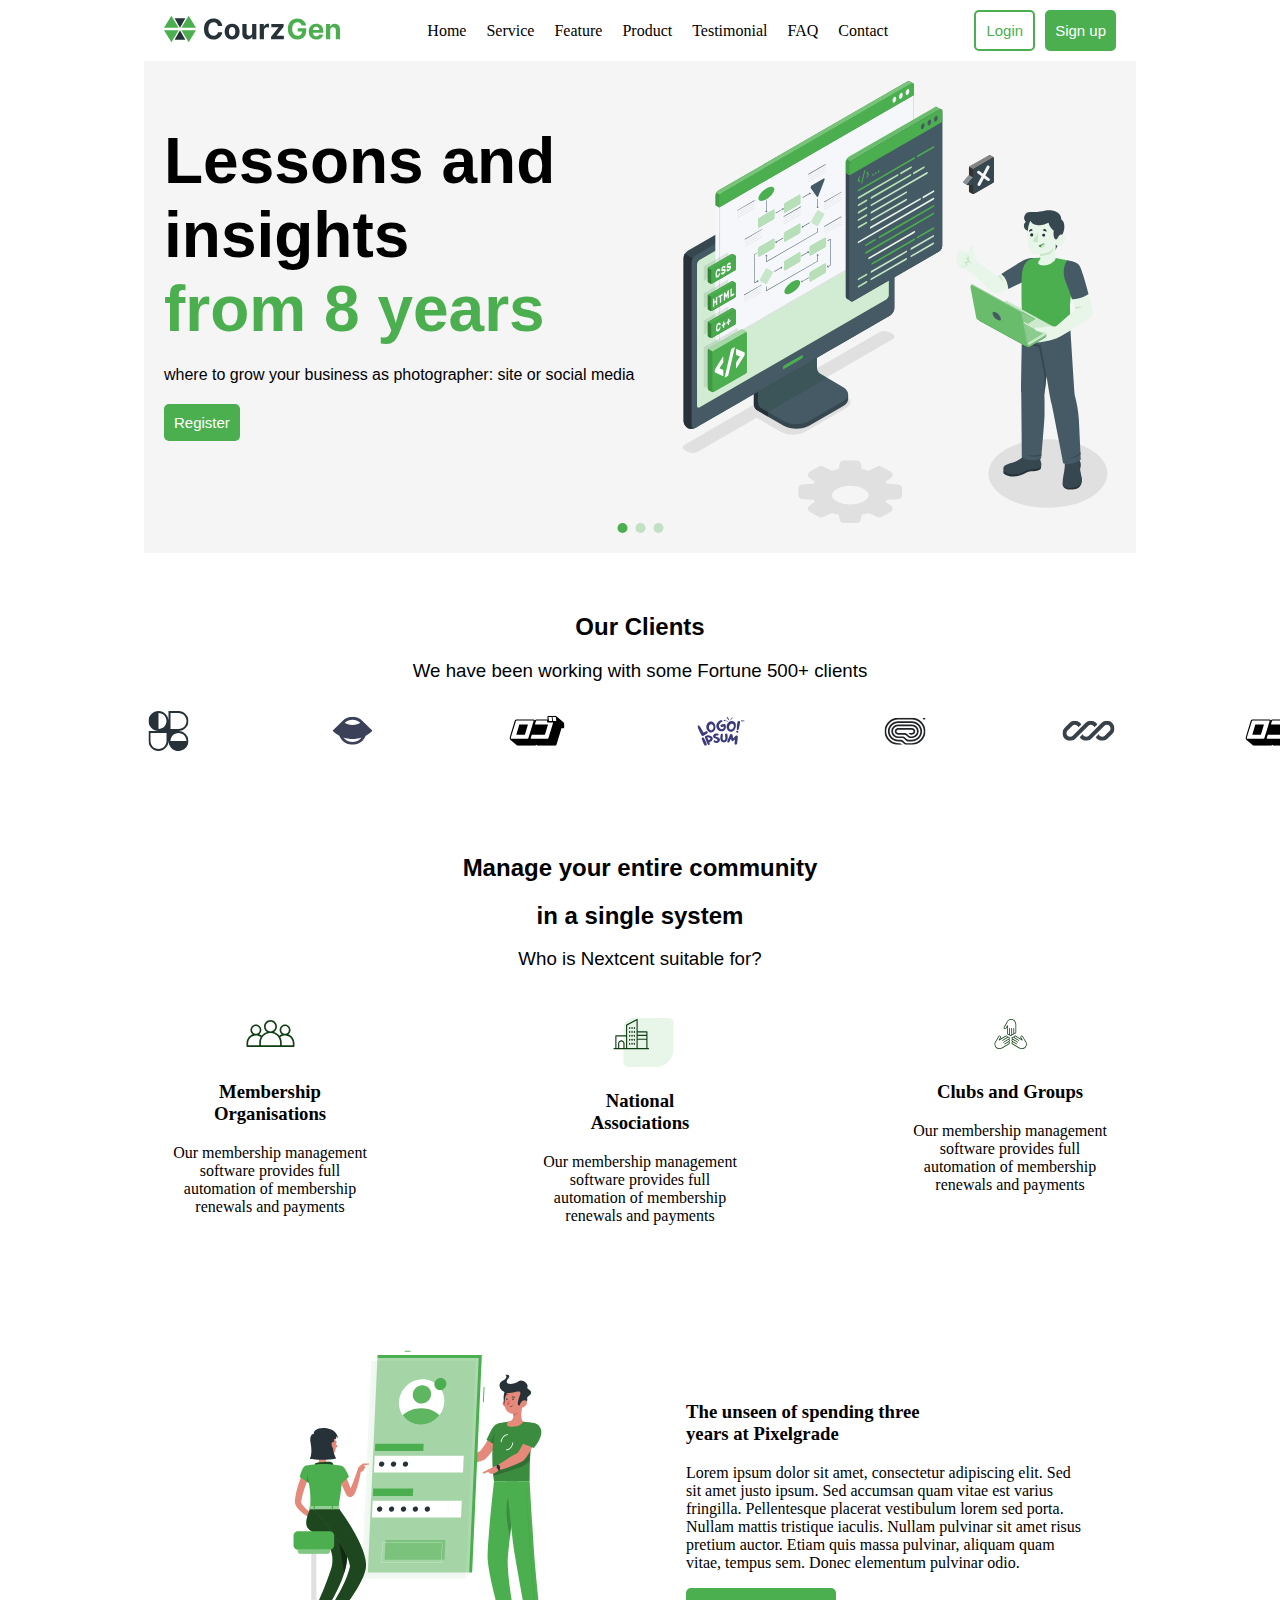
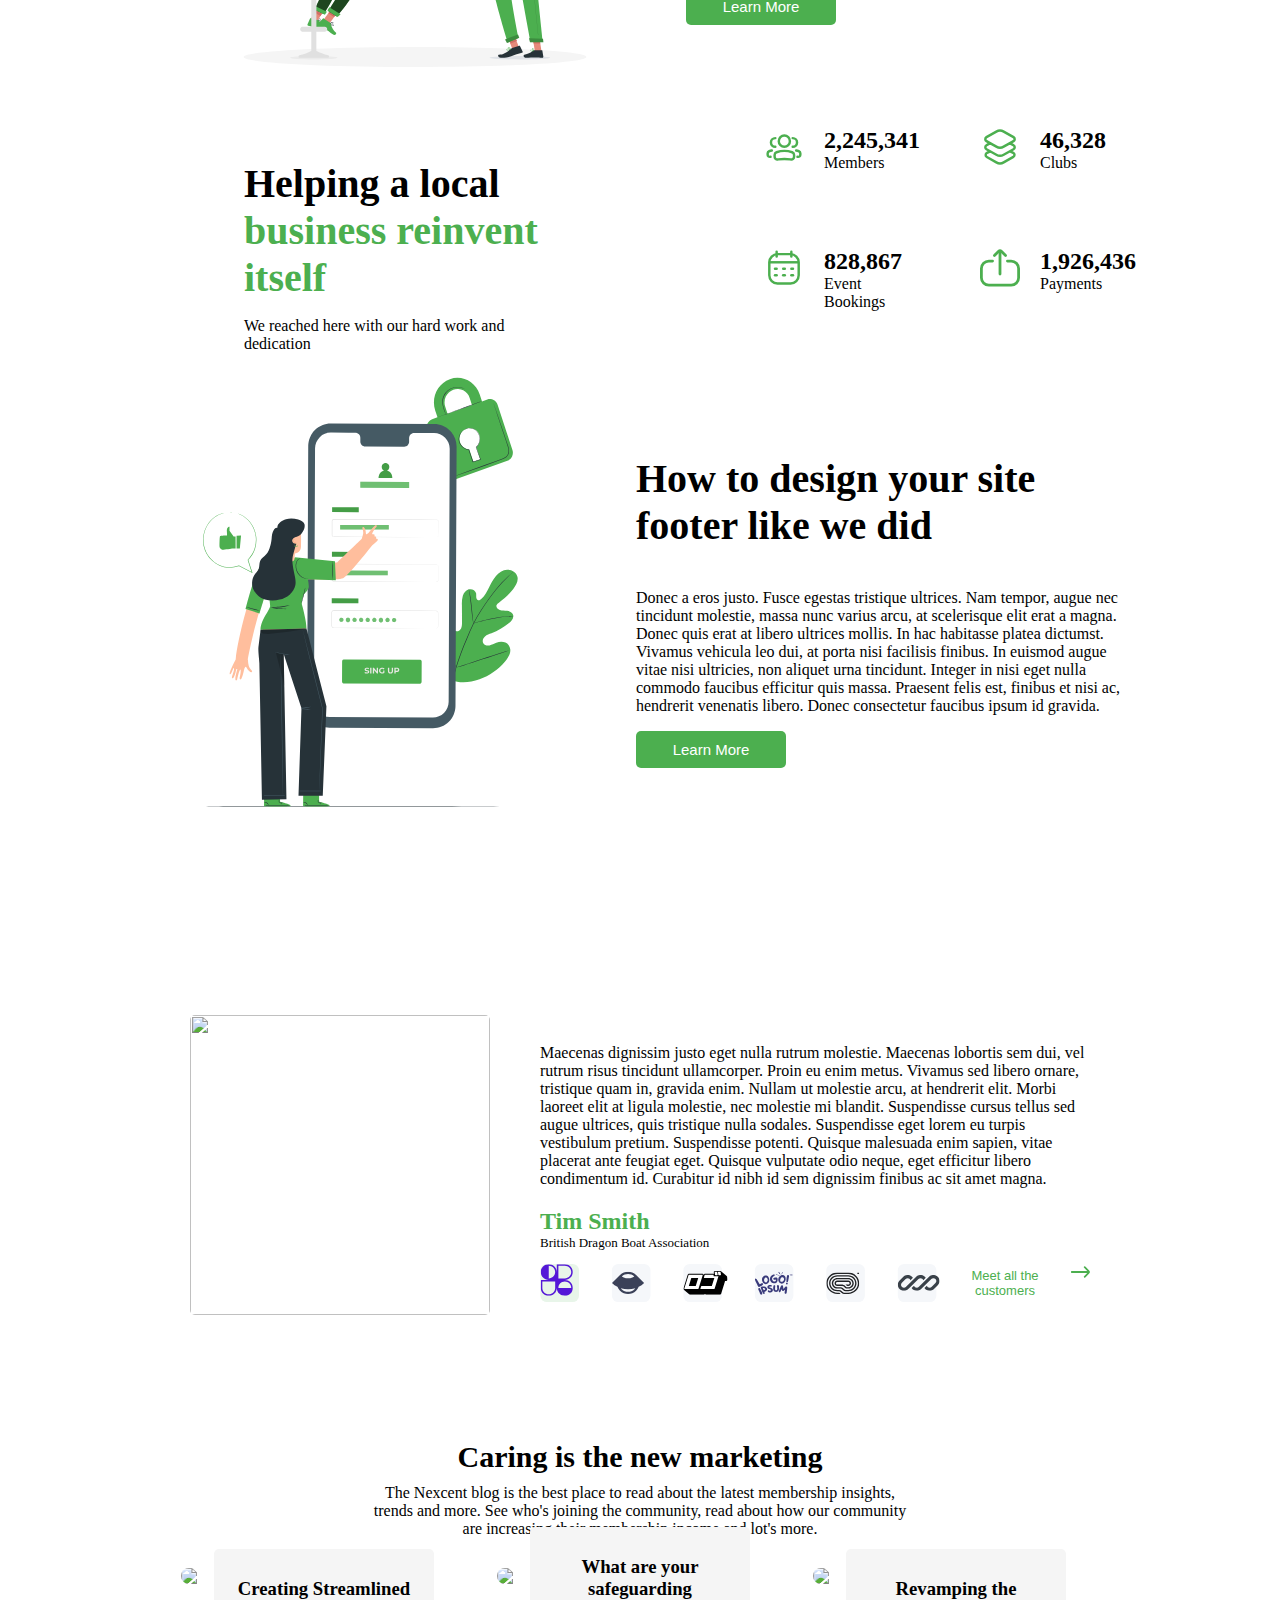
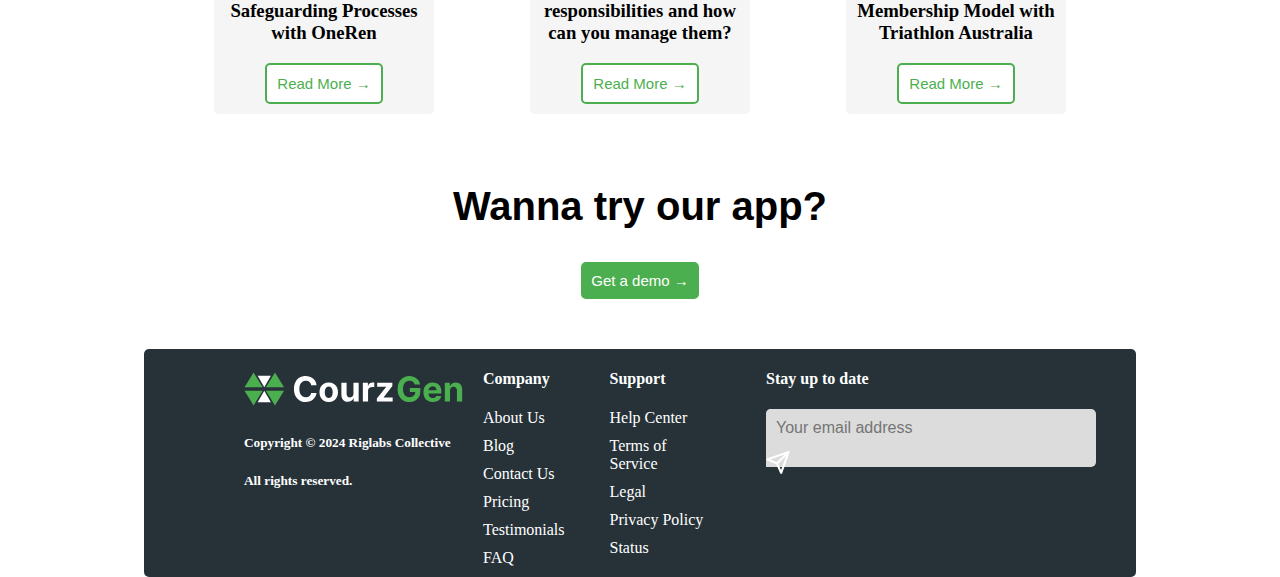
==== commit c088280b: "Update index.html" ====
--- a/index.html
+++ b/index.html
@@ -11,7 +11,7 @@
     
     <nav>
         <div class="logo">
-            <img src="\images\Logo.svg" alt="Logo" />
+            <img src="images\Logo.svg" alt="Logo" />
         </div> 
         <ul>
             <li><a href="#">Home</a></li>
@@ -41,9 +41,9 @@
                     <p class="tagline">where to grow your business as photographer: site or social media</p>
                     <button class="registerbutton">Register</button>
                 </div>
-                <img class="hero-illustration" src="\images\Hero Illustration.svg">
-            </div>
-            <img class="dots" src="\images\Dots.svg">
+                <img class="hero-illustration" src="images\Hero Illustration.svg">
+            </div>
+            <img class="dots" src="images\Dots.svg">
             
             
         </section>
@@ -53,7 +53,7 @@
         <h2 class="our_client">Our Clients</h2>
         <h3 class="we_have_been">We have been working with some Fortune 500+ clients</h3>
     </div>
-    <img class="client_logos" src="\images\Clients Logos.svg">
+    <img class="client_logos" src="images\Clients Logos.svg">
     <div class="manage">
         <h2 class="our_client">Manage your entire community</h2>
         <h2 class="our_client">in a single system</h2>
@@ -61,19 +61,19 @@
     </div>
     <div class="client_list">
         <div class="client_item">
-            <img src="\images\Icon1.svg">
+            <img src="images\Icon1.svg">
             <h3 class="membership">Membership<br>Organisations</h3>
             <p>Our membership management software provides full automation of membership renewals and payments</p>
         </div>
         
         <div class="client_item">
-            <img src="\images\Icon2.svg">
+            <img src="images\Icon2.svg">
             <h3 class="membership">National<br>Associations</h3>
             <p>Our membership management software provides full automation of membership renewals and payments</p>
     
         </div>
         <div class="client_item">
-            <img src="\images\Icon3.svg">
+            <img src="images\Icon3.svg">
             <h3 class="membership">Clubs and Groups</h3>
             <p>Our membership management software provides full automation of membership renewals and payments</p>
         </div>
@@ -81,7 +81,7 @@
     <!--the unseen something-->
     <div class="the_unseen">
         <div>
-            <img class="svg-icon" src="\images\Feature 1 Illustration.svg">
+            <img class="svg-icon" src="images\Feature 1 Illustration.svg">
         </div>
         <div class="forcolumn">
             <h3 class="unseen_text">The unseen of spending three <br> years at Pixelgrade</h3>
@@ -100,7 +100,7 @@
         
         <div class="grid-container">
             <div class="info">
-                    <img src="\images\members.svg">
+                    <img src="images\members.svg">
                     <div class="tocol">
                         
                         <h2>2,245,341</h2>
@@ -109,7 +109,7 @@
                 
             </div>
             <div class="info">
-                <img src="Layers.svg">
+                <img src="images\Layers.svg">
                 <div class="tocol">
                     <h2>46,328</h2>
                     <p>Clubs</p>
@@ -117,7 +117,7 @@
 
             </div>
             <div class="info">
-                <img src="Calendar.svg">
+                <img src="images\Calendar.svg">
                 <div class="tocol">
 
                     <h2>828,867</h2>
@@ -126,7 +126,7 @@
 
             </div>
             <div class="info">
-                <img src="Upload 2.svg">
+                <img src="images\Upload 2.svg">
                 <div class="tocol">
                     
                     <h2>1,926,436</h2>  
@@ -141,7 +141,7 @@
     <!--how to design site footer-->
     <div class="howtodesign">
         <div>
-            <img class="\images\svg-icon2" src="Clone_it_up\images\Feature 2 Illustration.svg">
+            <img class="images\svg-icon2" src="images\Feature 2 Illustration.svg">
         </div>
         <div class="forcolumn1">
             <h3 class="unseen_text1">How to design your site footer like we did</h3>
@@ -160,10 +160,10 @@
             <h2>Tim Smith</h2>
             <h3>British Dragon Boat Association</h3>
             <div class="manylogos">
-                <img src="\images\Frame 10.svg">
+                <img src="images\Frame 10.svg">
                 <button>Meet all the customers</button>
                 <a href="#">
-                    <img class="rightside" src="\images\Right.svg">
+                    <img class="rightside" src="images\Right.svg">
                 </a>
                     
             </div>
@@ -205,7 +205,7 @@
 
     <div class="footer">
         <div>
-          <img class="logofooter" src="\images\Logo_footer.svg" alt="Logo Footer">
+          <img class="logofooter" src="images\Logo_footer.svg" alt="Logo Footer">
 
           <h5>Copyright © 2024 Riglabs Collective</h5>
           <h5>All rights reserved.</h5>
@@ -238,18 +238,9 @@
                 <form action="#" method="post">
                     <input type="email" id="email" name="email" placeholder="Your email address" required>
                     <button type="submit" class="send-button">
-                <img src="\images\airplane.svg" alt="Send">
+                <img src="images\airplane.svg" alt="Send">
               </button>
             </form>
           </div>
-            
-       
-    
-        
-    
-        
-        
-        
-    
   </body>
 </html>
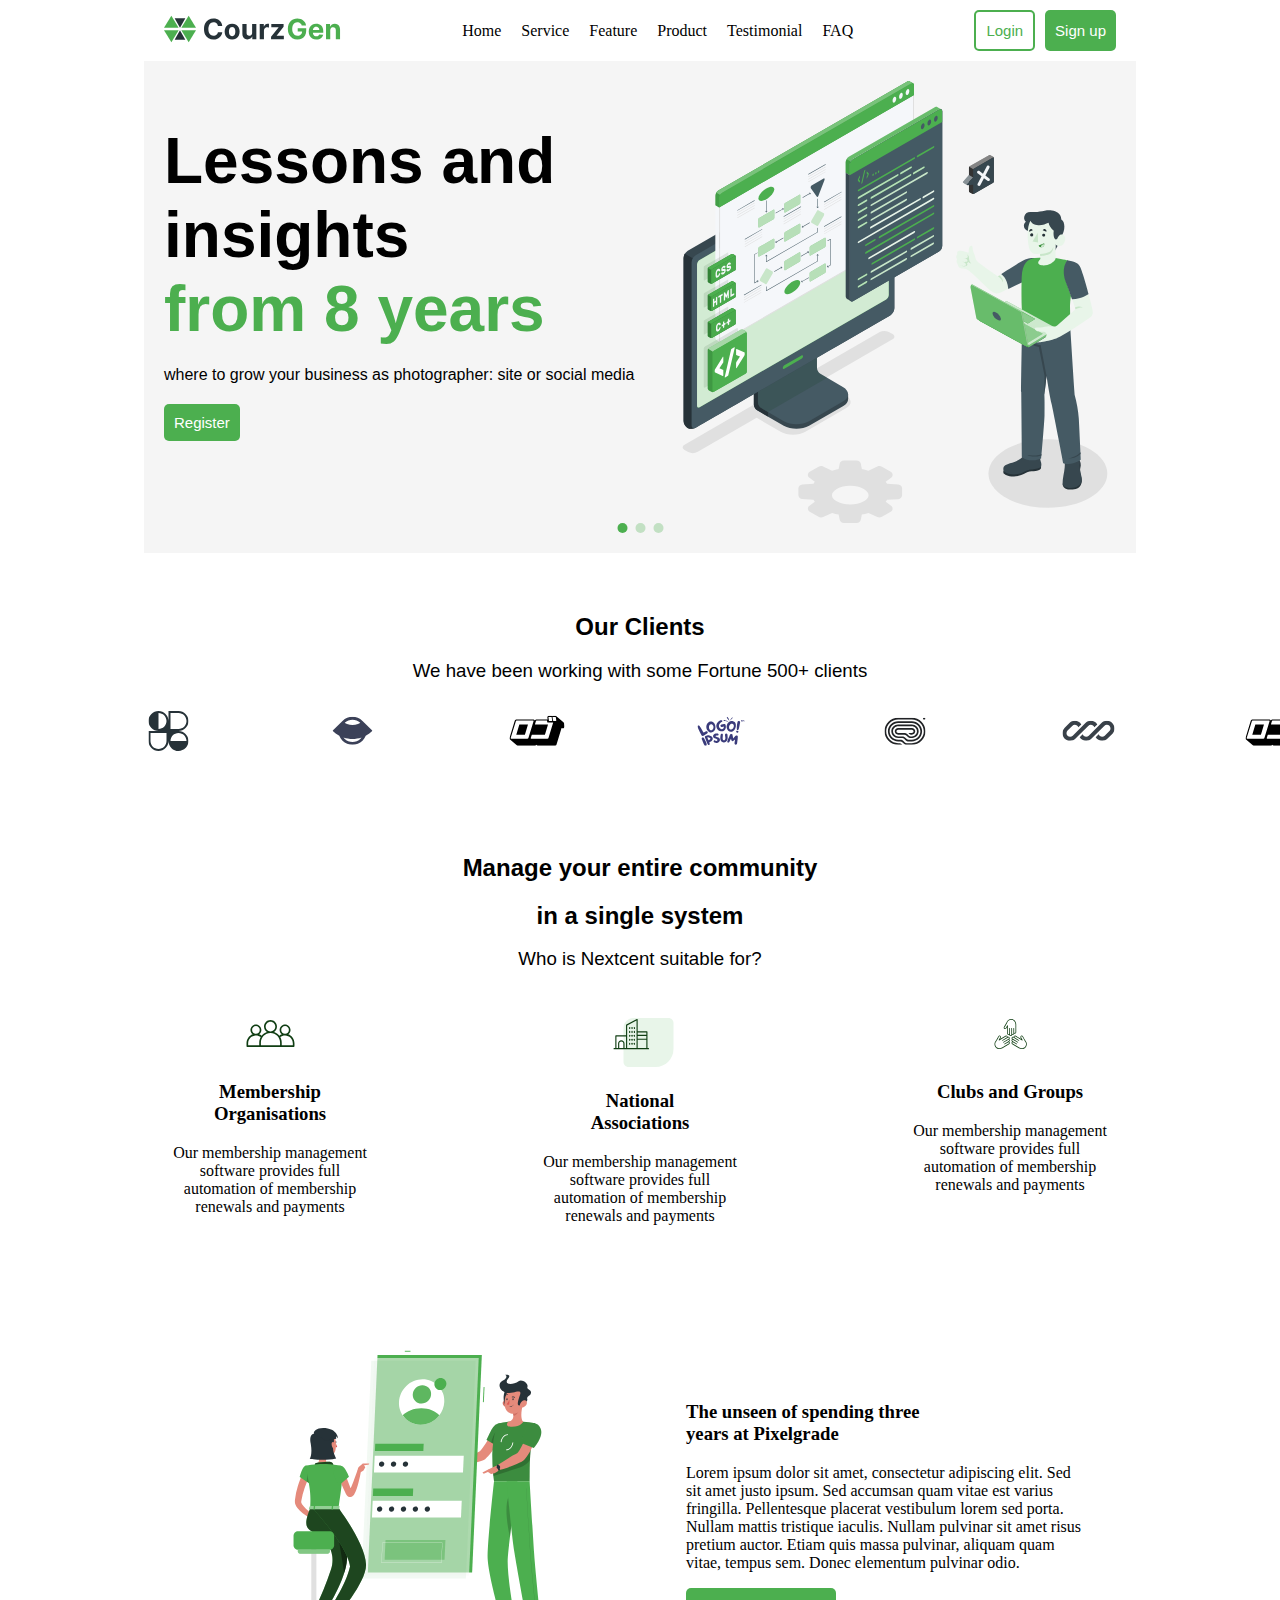
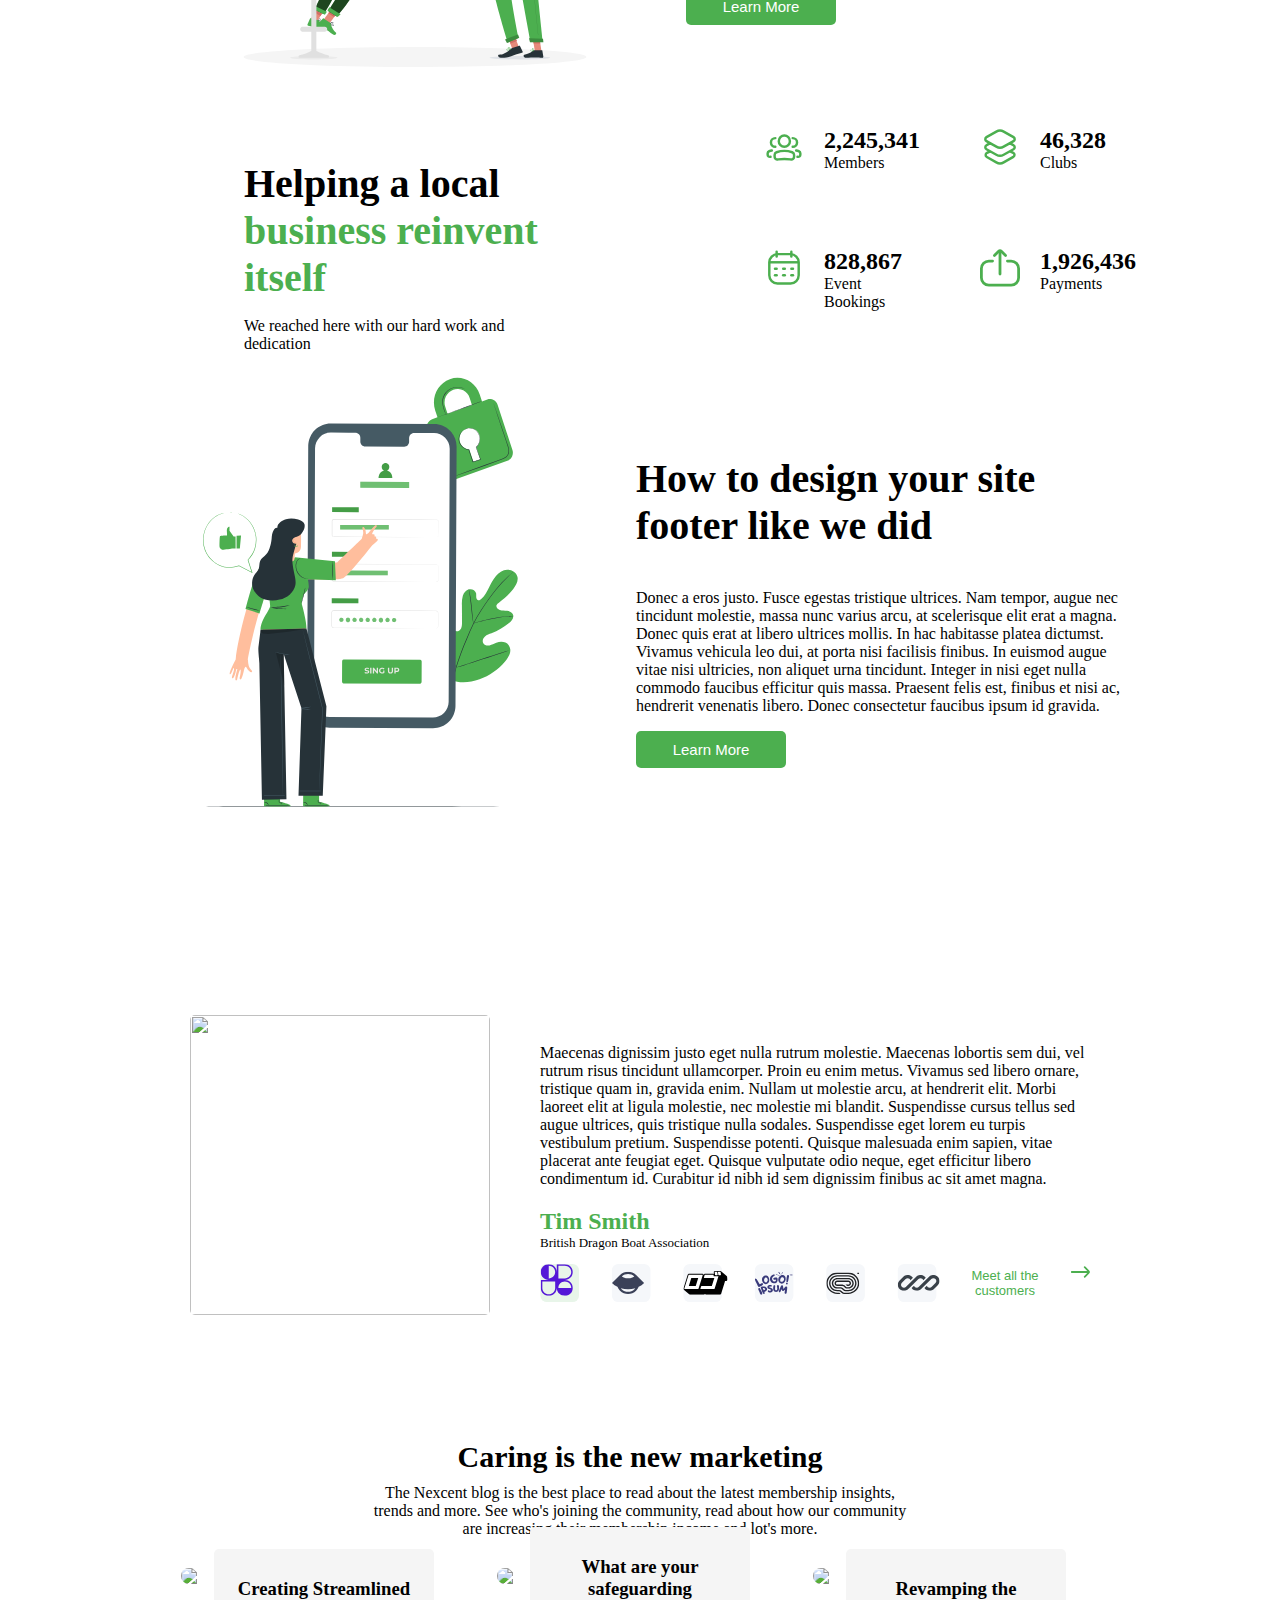
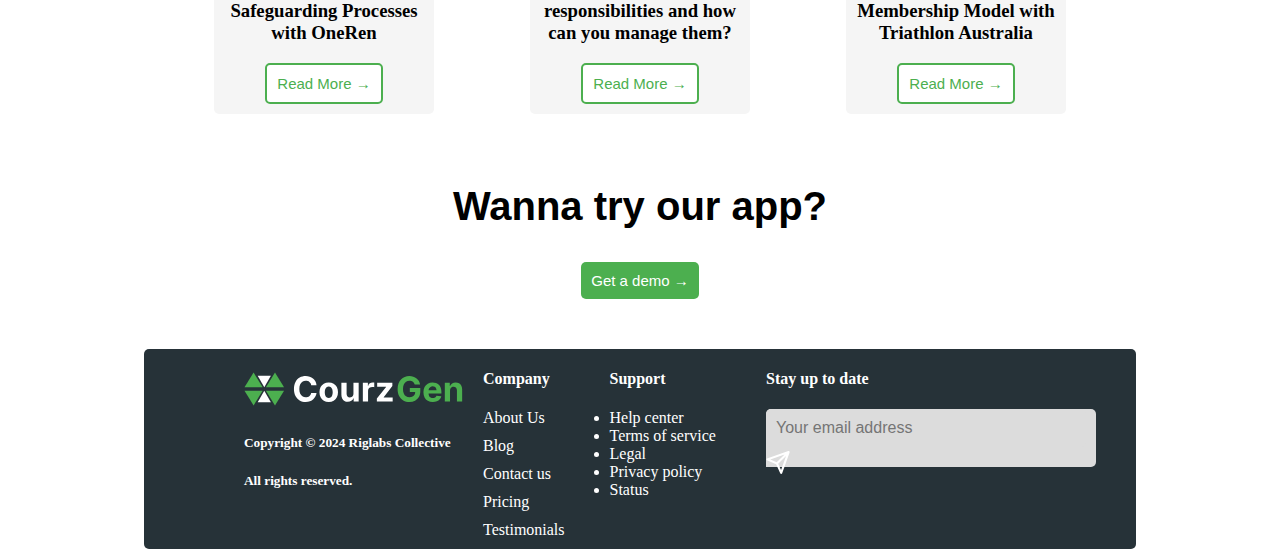
==== commit 55b3a9b4: "changes and changes" ====
--- a/index.html
+++ b/index.html
@@ -1,18 +1,16 @@
 <!DOCTYPE html>
 <html lang="en">
   <head>
-    <meta charset="UTF-8">
-    <meta name="viewport" content="width=device-width, initial-scale=1.0">
     <link rel="stylesheet" href="style.css">
     <title>Page Title</title>
-  </head>
+
   <body>
-    
-    
+
+
     <nav>
         <div class="logo">
-            <img src="images\Logo.svg" alt="Logo" />
-        </div> 
+            <img src="Logo.svg" alt="Logo" />
+        </div>
         <ul>
             <li><a href="#">Home</a></li>
             <li><a href="#">Service</a></li>
@@ -20,10 +18,9 @@
             <li><a href="#">Product</a></li>
             <li><a href="#">Testimonial</a></li>
             <li><a href="#">FAQ</a></li>
-            <li><a href="custom.html">Contact</a></li>
         </ul>
         <div class="auth-buttons">
-        
+
             <button class="buttonlogin">Login</button>
             <button class="signupbutton">Sign up</button>
 
@@ -32,8 +29,8 @@
     <main class="main-content">
         <!-- Your page content goes here -->
         <section>
-            
-            
+
+
             <div class="home">
                 <div>
                     <h1 class="lessons">Lessons and insights</h1>
@@ -41,11 +38,11 @@
                     <p class="tagline">where to grow your business as photographer: site or social media</p>
                     <button class="registerbutton">Register</button>
                 </div>
-                <img class="hero-illustration" src="images\Hero Illustration.svg">
-            </div>
-            <img class="dots" src="images\Dots.svg">
-            
-            
+                <img src="Hero Illustration.svg">
+            </div>
+            <img class="dots" src="Dots.svg">
+
+
         </section>
     </main>
     <!--clients talk-->
@@ -53,7 +50,7 @@
         <h2 class="our_client">Our Clients</h2>
         <h3 class="we_have_been">We have been working with some Fortune 500+ clients</h3>
     </div>
-    <img class="client_logos" src="images\Clients Logos.svg">
+    <img class="client_logos" src="Clients Logos.svg">
     <div class="manage">
         <h2 class="our_client">Manage your entire community</h2>
         <h2 class="our_client">in a single system</h2>
@@ -61,19 +58,19 @@
     </div>
     <div class="client_list">
         <div class="client_item">
-            <img src="images\Icon1.svg">
+            <img src="Icon1.svg">
             <h3 class="membership">Membership<br>Organisations</h3>
             <p>Our membership management software provides full automation of membership renewals and payments</p>
         </div>
-        
+
         <div class="client_item">
-            <img src="images\Icon2.svg">
+            <img src="Icon2.svg">
             <h3 class="membership">National<br>Associations</h3>
             <p>Our membership management software provides full automation of membership renewals and payments</p>
-    
+
         </div>
         <div class="client_item">
-            <img src="images\Icon3.svg">
+            <img src="Icon3.svg">
             <h3 class="membership">Clubs and Groups</h3>
             <p>Our membership management software provides full automation of membership renewals and payments</p>
         </div>
@@ -81,15 +78,15 @@
     <!--the unseen something-->
     <div class="the_unseen">
         <div>
-            <img class="svg-icon" src="images\Feature 1 Illustration.svg">
+            <img class="svg-icon" src="Feature 1 Illustration.svg">
         </div>
         <div class="forcolumn">
             <h3 class="unseen_text">The unseen of spending three <br> years at Pixelgrade</h3>
             <p class="orutext">Lorem ipsum dolor sit amet, consectetur adipiscing elit. Sed sit amet justo ipsum. Sed accumsan quam vitae est varius fringilla. Pellentesque placerat vestibulum lorem sed porta. Nullam mattis tristique iaculis. Nullam pulvinar sit amet risus pretium auctor. Etiam quis massa pulvinar, aliquam quam vitae, tempus sem. Donec elementum pulvinar odio.</p>
-            <button class="learnmorebutton">Learn More</button> 
-        </div>
-    </div>
-    
+            <button class="learnmorebutton">Learn More</button>
+        </div>
+    </div>
+
     <!--helping a local something-->
     <div class="big">
         <div>
@@ -97,19 +94,19 @@
             <h2 class="anoh1">business reinvent itself</h2>
             <p class="apara">We reached here with our hard work and dedication</p>
         </div>
-        
+
         <div class="grid-container">
             <div class="info">
-                    <img src="images\members.svg">
-                    <div class="tocol">
-                        
-                        <h2>2,245,341</h2>
-                        <p>Members</p>
-                    </div>
-                
-            </div>
-            <div class="info">
-                <img src="images\Layers.svg">
+                <img src="members.svg">
+                <div class="tocol">
+
+                    <h2>2,245,341</h2>
+                    <p>Members</p>
+                </div>
+
+            </div>
+            <div class="info">
+                <img src="Layers.svg">
                 <div class="tocol">
                     <h2>46,328</h2>
                     <p>Clubs</p>
@@ -117,7 +114,7 @@
 
             </div>
             <div class="info">
-                <img src="images\Calendar.svg">
+                <img src="Calendar.svg">
                 <div class="tocol">
 
                     <h2>828,867</h2>
@@ -126,27 +123,27 @@
 
             </div>
             <div class="info">
-                <img src="images\Upload 2.svg">
-                <div class="tocol">
-                    
-                    <h2>1,926,436</h2>  
+                <img src="Upload 2.svg">
+                <div class="tocol">
+
+                    <h2>1,926,436</h2>
                     <p>Payments</p>
                 </div>
-                
-            </div>
-            
-            
+
+            </div>
+
+
         </div>
     </div>
     <!--how to design site footer-->
     <div class="howtodesign">
         <div>
-            <img class="images\svg-icon2" src="images\Feature 2 Illustration.svg">
+            <img class="svg-icon2" src="Feature 2 Illustration.svg">
         </div>
         <div class="forcolumn1">
             <h3 class="unseen_text1">How to design your site footer like we did</h3>
             <p class="orutext1">Donec a eros justo. Fusce egestas tristique ultrices. Nam tempor, augue nec tincidunt molestie, massa nunc varius arcu, at scelerisque elit erat a magna. Donec quis erat at libero ultrices mollis. In hac habitasse platea dictumst. Vivamus vehicula leo dui, at porta nisi facilisis finibus. In euismod augue vitae nisi ultricies, non aliquet urna tincidunt. Integer in nisi eget nulla commodo faucibus efficitur quis massa. Praesent felis est, finibus et nisi ac, hendrerit venenatis libero. Donec consectetur faucibus ipsum id gravida.</p>
-            <button class="learnmorebutton1">Learn More</button> 
+            <button class="learnmorebutton1">Learn More</button>
         </div>
     </div>
 
@@ -160,15 +157,15 @@
             <h2>Tim Smith</h2>
             <h3>British Dragon Boat Association</h3>
             <div class="manylogos">
-                <img src="images\Frame 10.svg">
+                <img src="Frame 10.svg">
                 <button>Meet all the customers</button>
                 <a href="#">
-                    <img class="rightside" src="images\Right.svg">
+                    <img class="rightside" src="Right.svg">
                 </a>
-                    
-            </div>
-        </div>
-        
+
+            </div>
+        </div>
+
     </div>
     <div class="enthocaring">
         <h2>Caring is the new marketing</h2>
@@ -203,44 +200,54 @@
         <button class="getademo">Get a demo →</button>
     </div>
 
+    <!--footer-->
     <div class="footer">
         <div>
-          <img class="logofooter" src="images\Logo_footer.svg" alt="Logo Footer">
-
-          <h5>Copyright © 2024 Riglabs Collective</h5>
-          <h5>All rights reserved.</h5>
-        </div>
-        <div>
-          <h4>Company</h4>
-          <ul class="company-links">
-            <li><a href="#">About Us</a></li>
-            <li><a href="#">Blog</a></li>
-            <li><a href="#">Contact Us</a></li>
-            <li><a href="#">Pricing</a></li>
-            <li><a href="#">Testimonials</a></li>
-            <li><a href="#">FAQ</a></li>
-          </ul>
-        </div>
-        <div>
-          <h4>Support</h4>
-          <ul class="support-links">
-            <li><a href="#">Help Center</a></li>
-            <li><a href="#">Terms of Service</a></li>
-            <li><a href="#">Legal</a></li>
-            <li><a href="#">Privacy Policy</a></li>
-            <li><a href="#">Status</a></li>
-          </ul>
-        </div>
-        <div>
-
+            <img class="logofooter" src="Logo_footer.svg">
+            <h5>Copyright © 2024 Riglabs Collective</h5>
+            <h5>All rights reserved.</h5>
+        </div>
+        <div>
+            <h4>Company</h4>
+            <ul class="company-links">
+                <li><a href="#">About Us</a></li>
+                <li><a href="#">Blog</a></li>
+                <li><a href="#">Contact us</a></li>
+                <li><a href="#">Pricing</a></li>
+                <li><a href="#">Testimonials</a></li>
+            </ul>
+        </div>
+        <div>
+            <h4>Support</h4>
+            <ul class="Supprt-links"></ul>
+                <li><a href="#">Help center</a></li>
+                <li><a href="#">Terms of service</a></li>
+                <li><a href="#">Legal</a></li>
+                <li><a href="#">Privacy policy</a></li>
+                <li><a href="#">Status</a></li>
+            </ul>
+
+        </div>
+        <div>
             <h4>Stay up to date</h4>
             <div class="email-signup">
                 <form action="#" method="post">
                     <input type="email" id="email" name="email" placeholder="Your email address" required>
                     <button type="submit" class="send-button">
-                <img src="images\airplane.svg" alt="Send">
-              </button>
-            </form>
-          </div>
+                        <img src="airplane.svg" alt="Send">
+                    </button>
+                </form>
+            </div>
+
+        </div>
+    </div>
+
+
+
+
+
+
+
+
   </body>
 </html>
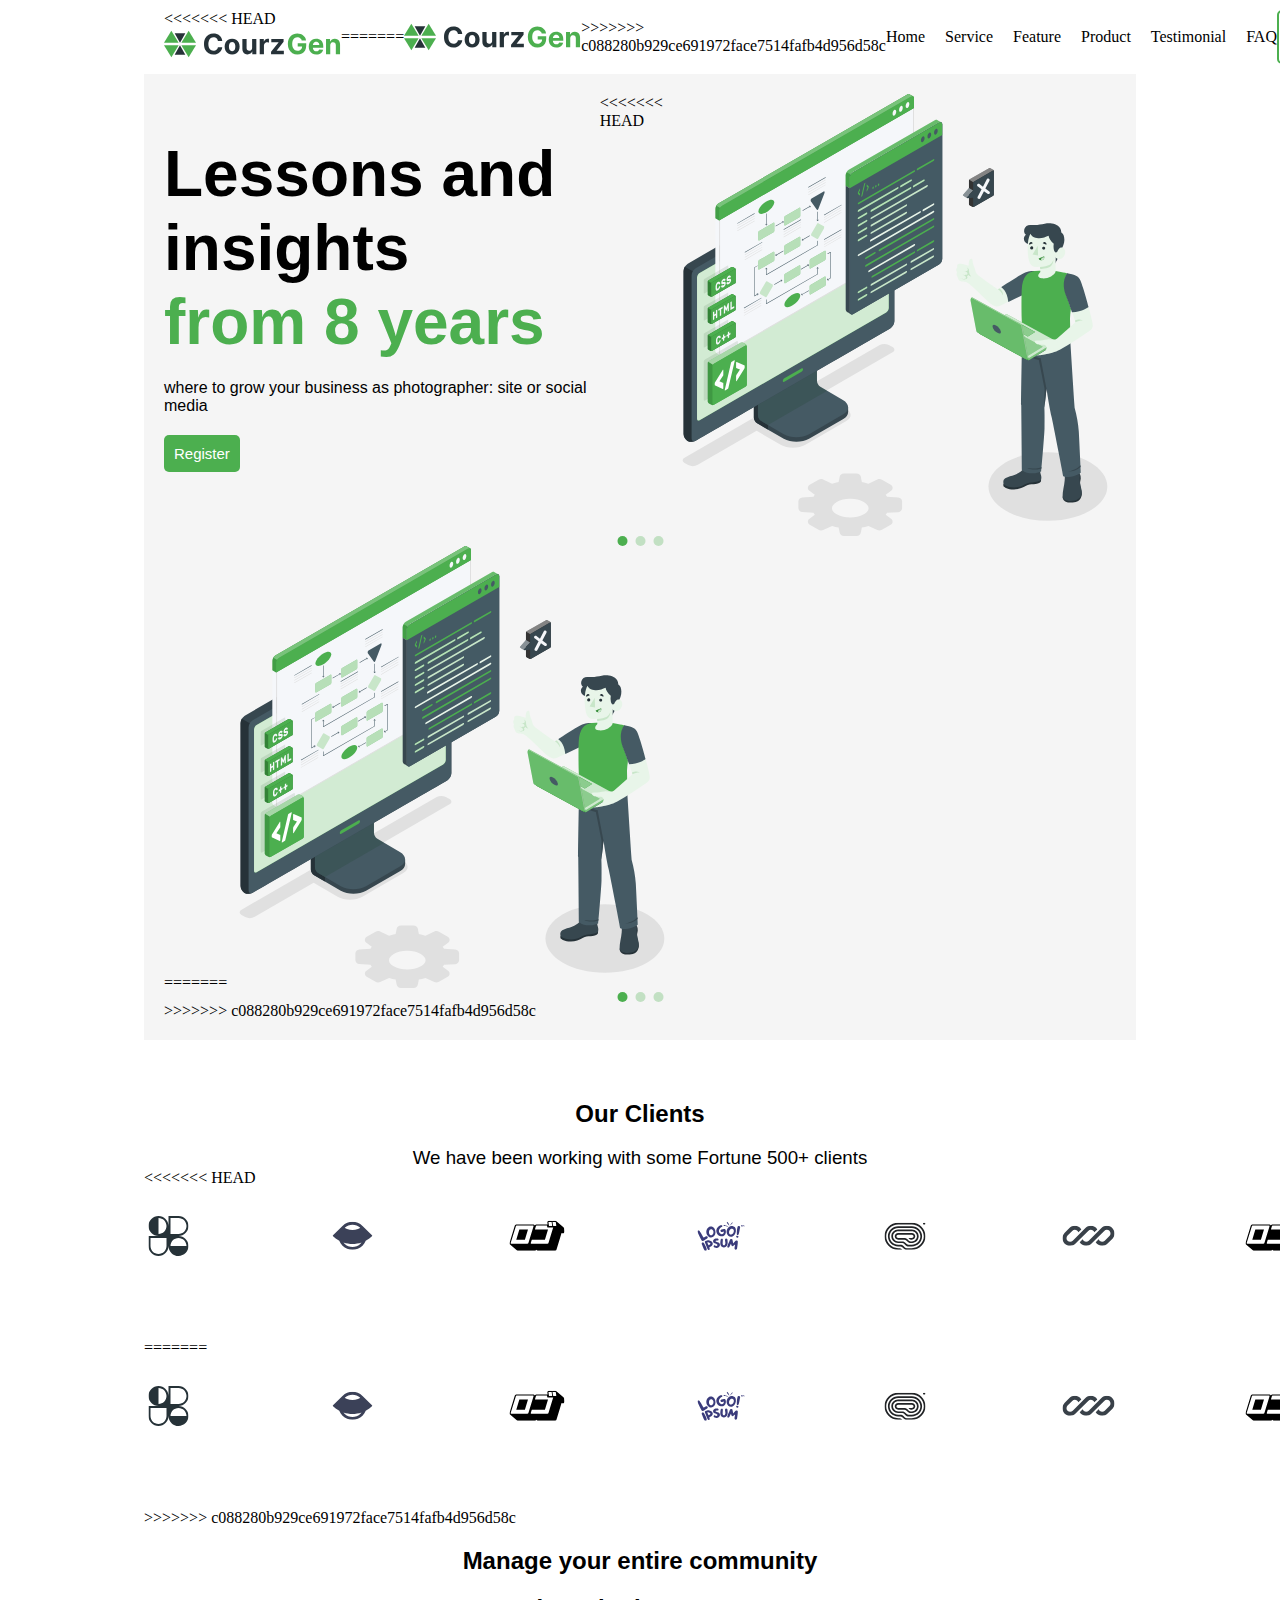
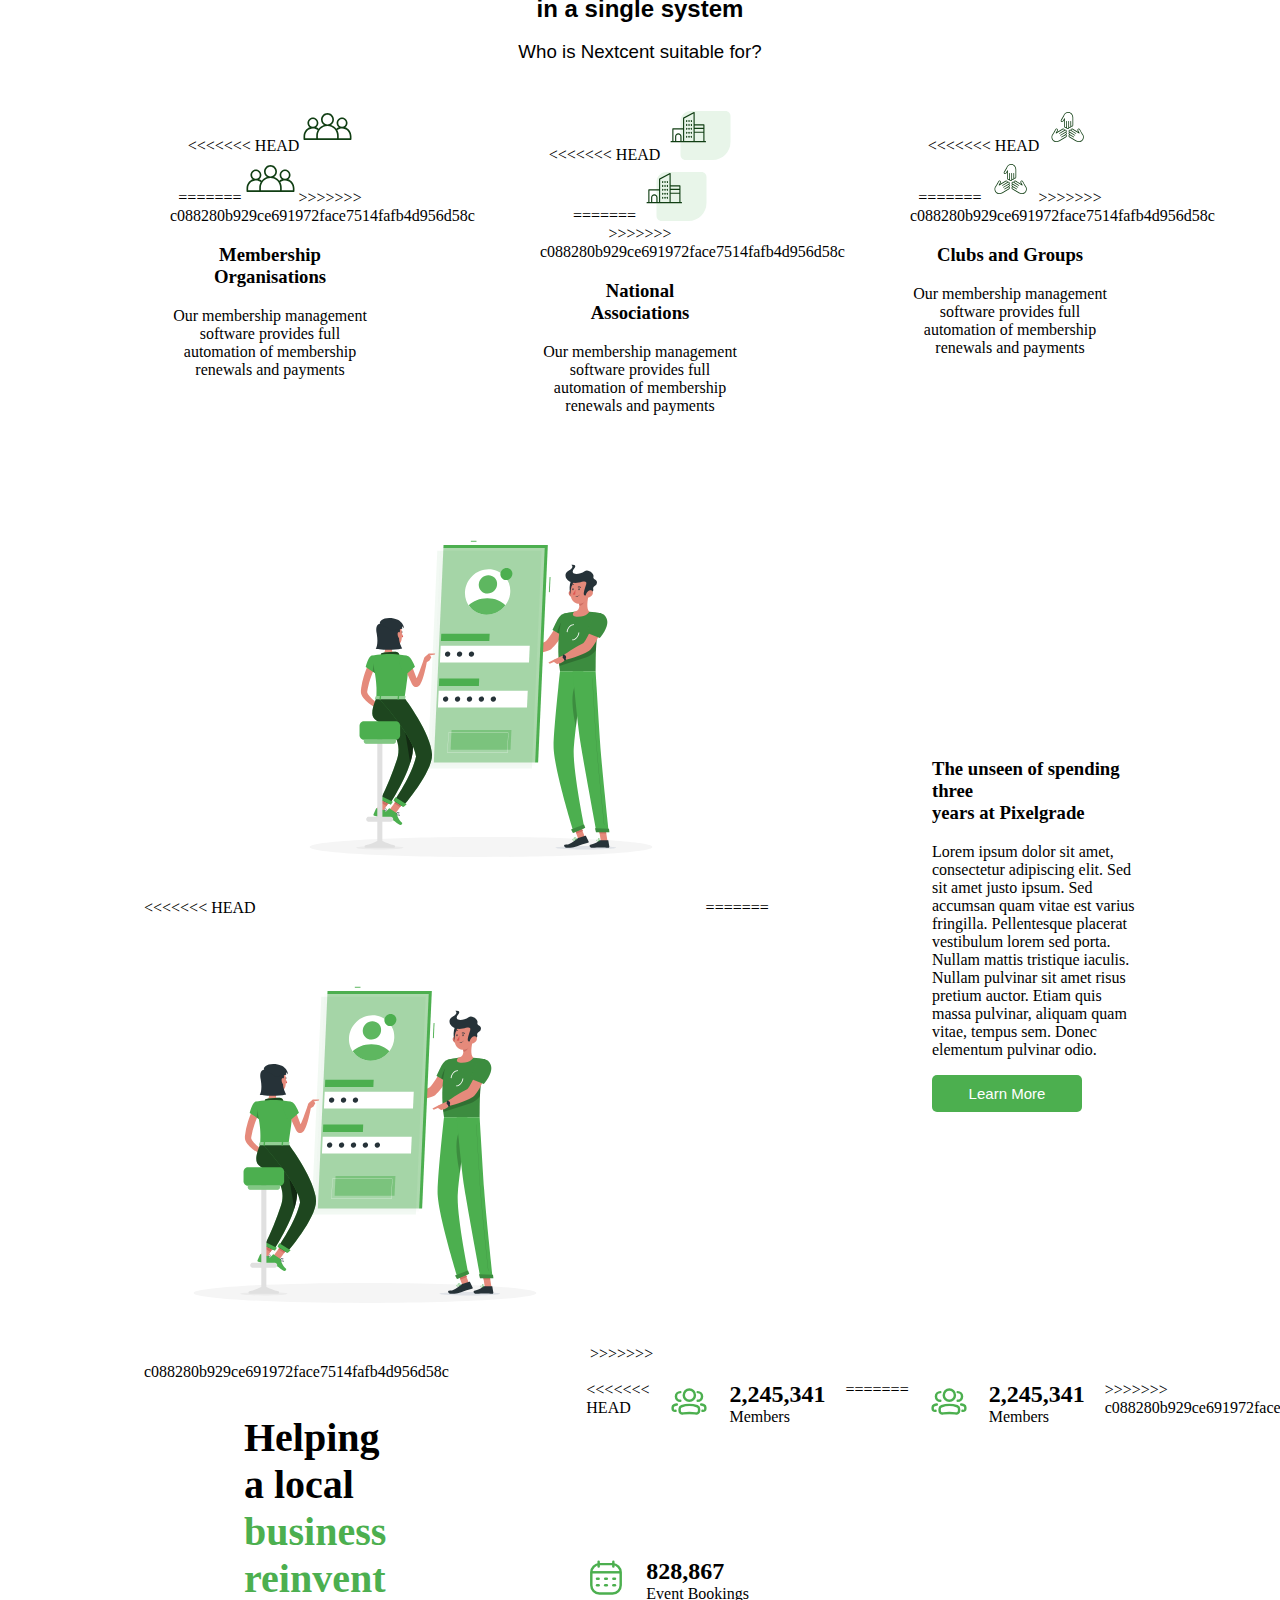
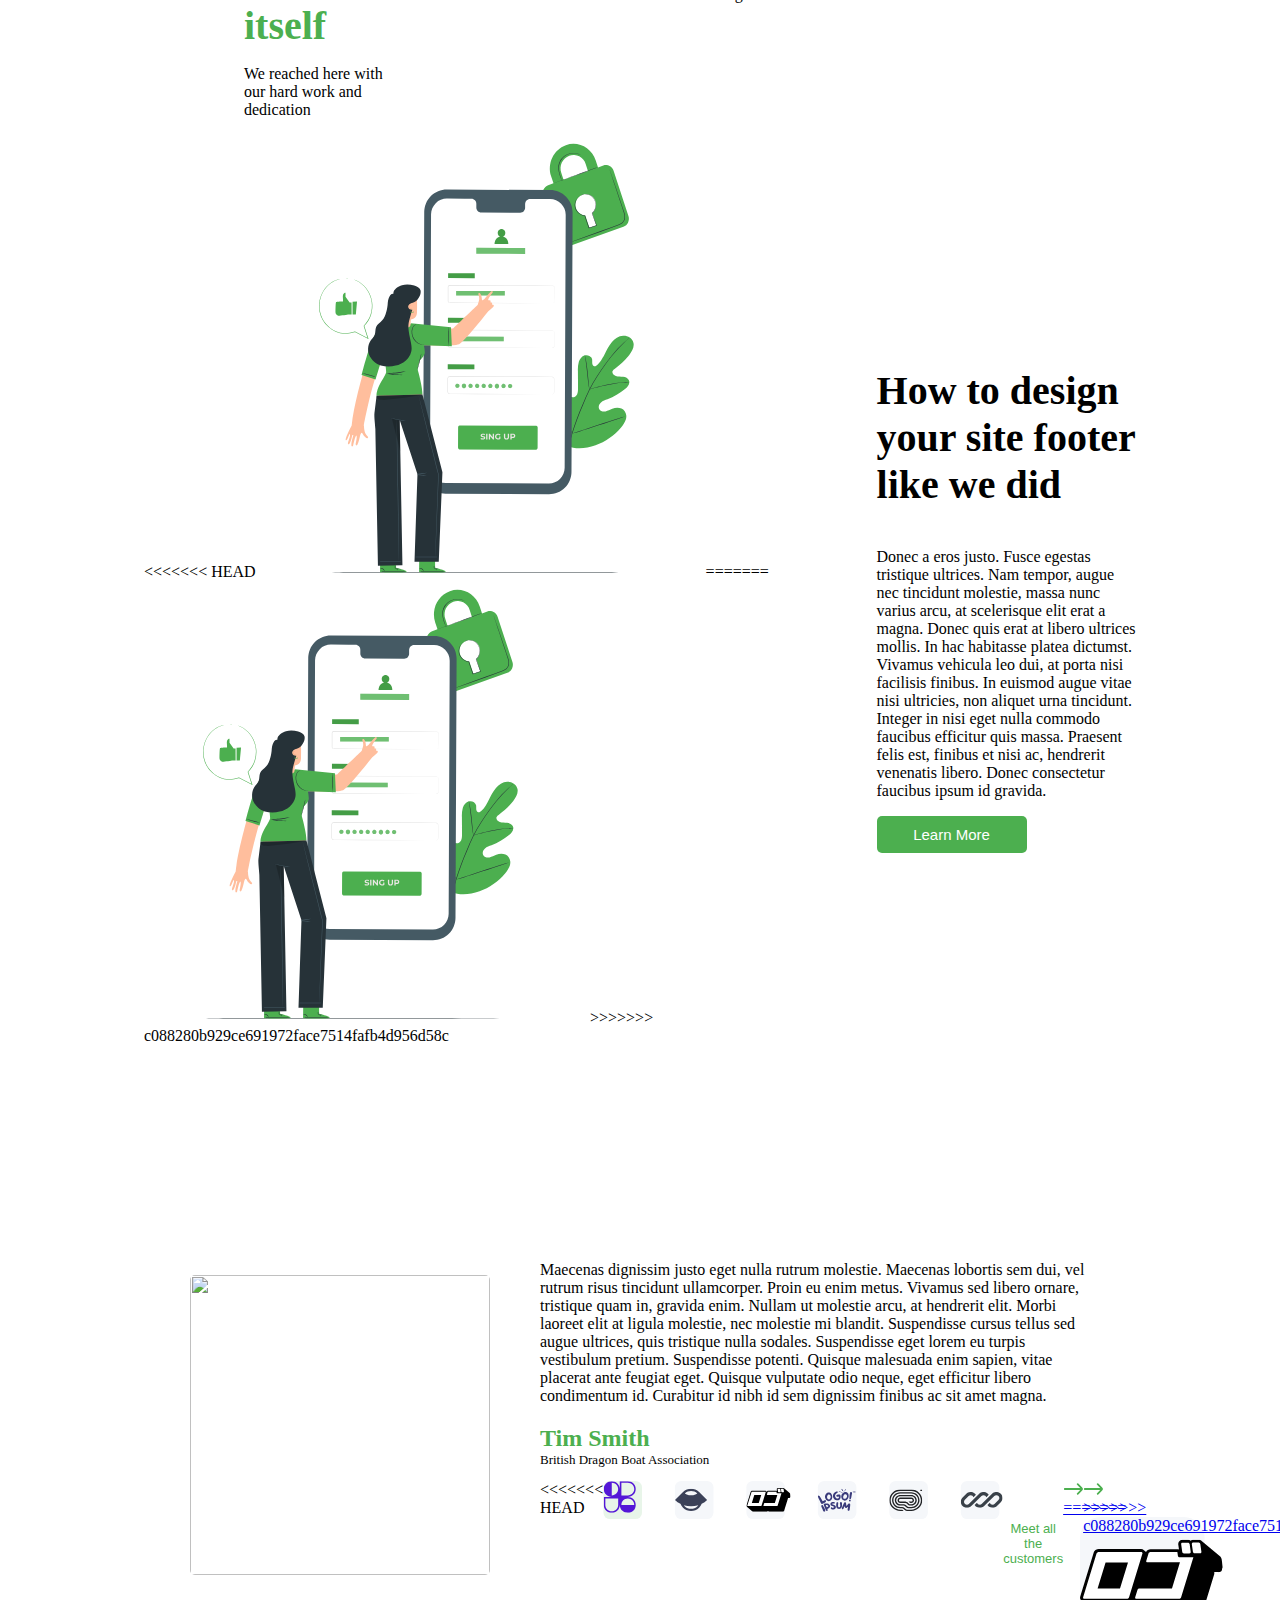
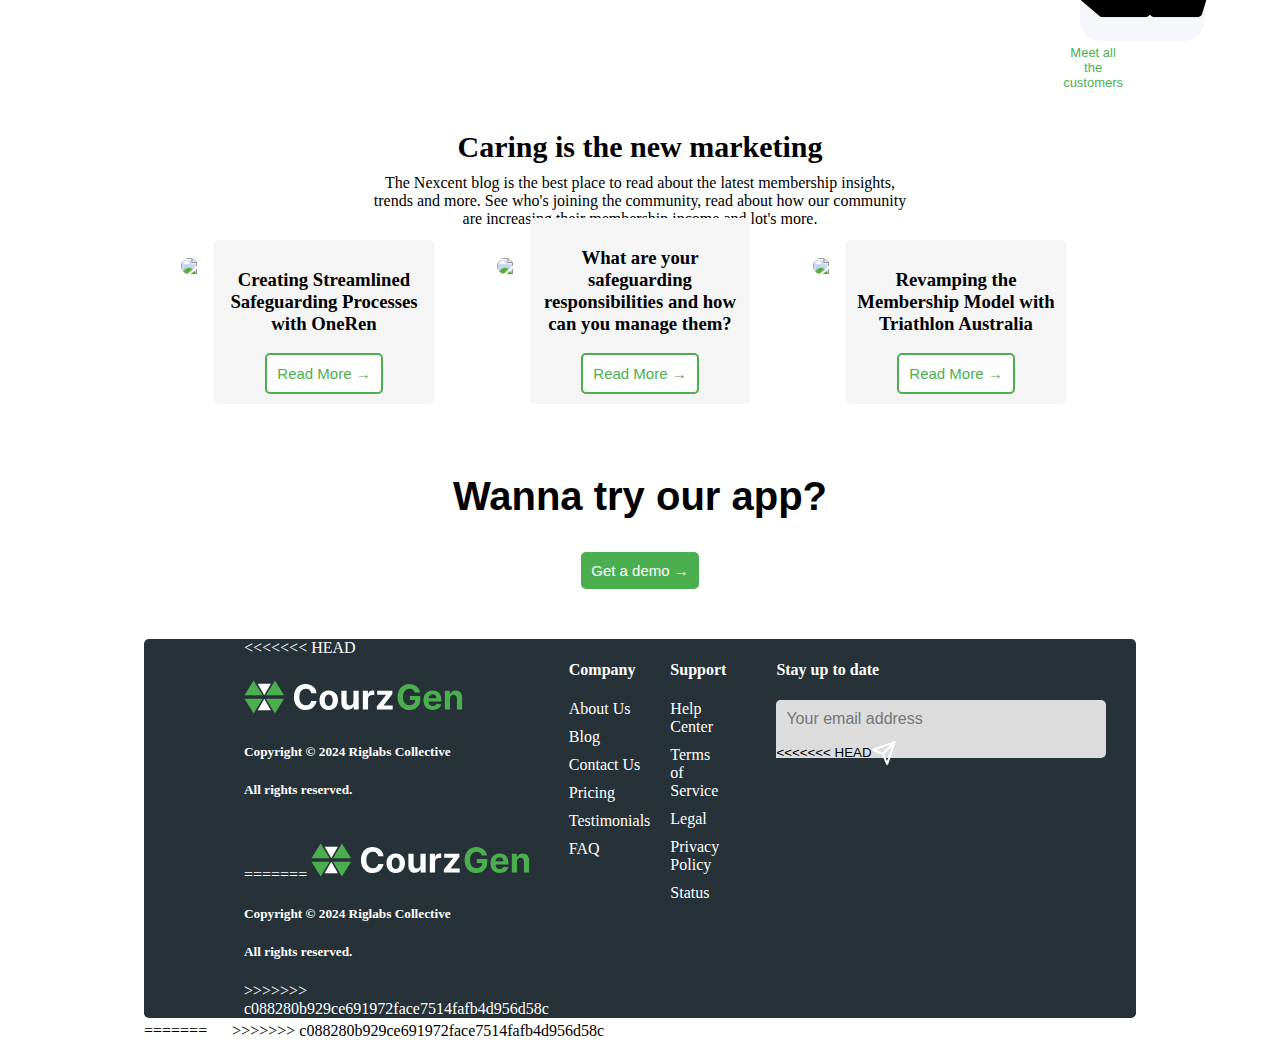
==== commit f71fcae3: "Merge branch 'main' of https://github.com/devika-dudo/Clone_it_up into test" ====
--- a/index.html
+++ b/index.html
@@ -9,8 +9,13 @@
 
     <nav>
         <div class="logo">
+<<<<<<< HEAD
             <img src="Logo.svg" alt="Logo" />
         </div>
+=======
+            <img src="images\Logo.svg" alt="Logo" />
+        </div> 
+>>>>>>> c088280b929ce691972face7514fafb4d956d58c
         <ul>
             <li><a href="#">Home</a></li>
             <li><a href="#">Service</a></li>
@@ -38,11 +43,19 @@
                     <p class="tagline">where to grow your business as photographer: site or social media</p>
                     <button class="registerbutton">Register</button>
                 </div>
+<<<<<<< HEAD
                 <img src="Hero Illustration.svg">
             </div>
             <img class="dots" src="Dots.svg">
 
 
+=======
+                <img class="hero-illustration" src="images\Hero Illustration.svg">
+            </div>
+            <img class="dots" src="images\Dots.svg">
+            
+            
+>>>>>>> c088280b929ce691972face7514fafb4d956d58c
         </section>
     </main>
     <!--clients talk-->
@@ -50,7 +63,11 @@
         <h2 class="our_client">Our Clients</h2>
         <h3 class="we_have_been">We have been working with some Fortune 500+ clients</h3>
     </div>
+<<<<<<< HEAD
     <img class="client_logos" src="Clients Logos.svg">
+=======
+    <img class="client_logos" src="images\Clients Logos.svg">
+>>>>>>> c088280b929ce691972face7514fafb4d956d58c
     <div class="manage">
         <h2 class="our_client">Manage your entire community</h2>
         <h2 class="our_client">in a single system</h2>
@@ -58,19 +75,31 @@
     </div>
     <div class="client_list">
         <div class="client_item">
+<<<<<<< HEAD
             <img src="Icon1.svg">
+=======
+            <img src="images\Icon1.svg">
+>>>>>>> c088280b929ce691972face7514fafb4d956d58c
             <h3 class="membership">Membership<br>Organisations</h3>
             <p>Our membership management software provides full automation of membership renewals and payments</p>
         </div>
 
         <div class="client_item">
+<<<<<<< HEAD
             <img src="Icon2.svg">
+=======
+            <img src="images\Icon2.svg">
+>>>>>>> c088280b929ce691972face7514fafb4d956d58c
             <h3 class="membership">National<br>Associations</h3>
             <p>Our membership management software provides full automation of membership renewals and payments</p>
 
         </div>
         <div class="client_item">
+<<<<<<< HEAD
             <img src="Icon3.svg">
+=======
+            <img src="images\Icon3.svg">
+>>>>>>> c088280b929ce691972face7514fafb4d956d58c
             <h3 class="membership">Clubs and Groups</h3>
             <p>Our membership management software provides full automation of membership renewals and payments</p>
         </div>
@@ -78,7 +107,11 @@
     <!--the unseen something-->
     <div class="the_unseen">
         <div>
+<<<<<<< HEAD
             <img class="svg-icon" src="Feature 1 Illustration.svg">
+=======
+            <img class="svg-icon" src="images\Feature 1 Illustration.svg">
+>>>>>>> c088280b929ce691972face7514fafb4d956d58c
         </div>
         <div class="forcolumn">
             <h3 class="unseen_text">The unseen of spending three <br> years at Pixelgrade</h3>
@@ -97,6 +130,7 @@
 
         <div class="grid-container">
             <div class="info">
+<<<<<<< HEAD
                 <img src="members.svg">
                 <div class="tocol">
 
@@ -104,9 +138,18 @@
                     <p>Members</p>
                 </div>
 
+=======
+                    <img src="images\members.svg">
+                    <div class="tocol">
+                        
+                        <h2>2,245,341</h2>
+                        <p>Members</p>
+                    </div>
+                
+>>>>>>> c088280b929ce691972face7514fafb4d956d58c
             </div>
             <div class="info">
-                <img src="Layers.svg">
+                <img src="images\Layers.svg">
                 <div class="tocol">
                     <h2>46,328</h2>
                     <p>Clubs</p>
@@ -114,7 +157,7 @@
 
             </div>
             <div class="info">
-                <img src="Calendar.svg">
+                <img src="images\Calendar.svg">
                 <div class="tocol">
 
                     <h2>828,867</h2>
@@ -123,7 +166,7 @@
 
             </div>
             <div class="info">
-                <img src="Upload 2.svg">
+                <img src="images\Upload 2.svg">
                 <div class="tocol">
 
                     <h2>1,926,436</h2>
@@ -138,7 +181,11 @@
     <!--how to design site footer-->
     <div class="howtodesign">
         <div>
+<<<<<<< HEAD
             <img class="svg-icon2" src="Feature 2 Illustration.svg">
+=======
+            <img class="images\svg-icon2" src="images\Feature 2 Illustration.svg">
+>>>>>>> c088280b929ce691972face7514fafb4d956d58c
         </div>
         <div class="forcolumn1">
             <h3 class="unseen_text1">How to design your site footer like we did</h3>
@@ -157,10 +204,17 @@
             <h2>Tim Smith</h2>
             <h3>British Dragon Boat Association</h3>
             <div class="manylogos">
+<<<<<<< HEAD
                 <img src="Frame 10.svg">
                 <button>Meet all the customers</button>
                 <a href="#">
                     <img class="rightside" src="Right.svg">
+=======
+                <img src="images\Frame 10.svg">
+                <button>Meet all the customers</button>
+                <a href="#">
+                    <img class="rightside" src="images\Right.svg">
+>>>>>>> c088280b929ce691972face7514fafb4d956d58c
                 </a>
 
             </div>
@@ -200,40 +254,48 @@
         <button class="getademo">Get a demo →</button>
     </div>
 
-    <!--footer-->
     <div class="footer">
         <div>
+<<<<<<< HEAD
             <img class="logofooter" src="Logo_footer.svg">
             <h5>Copyright © 2024 Riglabs Collective</h5>
             <h5>All rights reserved.</h5>
-        </div>
-        <div>
-            <h4>Company</h4>
-            <ul class="company-links">
-                <li><a href="#">About Us</a></li>
-                <li><a href="#">Blog</a></li>
-                <li><a href="#">Contact us</a></li>
-                <li><a href="#">Pricing</a></li>
-                <li><a href="#">Testimonials</a></li>
-            </ul>
-        </div>
-        <div>
-            <h4>Support</h4>
-            <ul class="Supprt-links"></ul>
-                <li><a href="#">Help center</a></li>
-                <li><a href="#">Terms of service</a></li>
-                <li><a href="#">Legal</a></li>
-                <li><a href="#">Privacy policy</a></li>
-                <li><a href="#">Status</a></li>
-            </ul>
-
-        </div>
-        <div>
+=======
+          <img class="logofooter" src="images\Logo_footer.svg" alt="Logo Footer">
+
+          <h5>Copyright © 2024 Riglabs Collective</h5>
+          <h5>All rights reserved.</h5>
+>>>>>>> c088280b929ce691972face7514fafb4d956d58c
+        </div>
+        <div>
+          <h4>Company</h4>
+          <ul class="company-links">
+            <li><a href="#">About Us</a></li>
+            <li><a href="#">Blog</a></li>
+            <li><a href="#">Contact Us</a></li>
+            <li><a href="#">Pricing</a></li>
+            <li><a href="#">Testimonials</a></li>
+            <li><a href="#">FAQ</a></li>
+          </ul>
+        </div>
+        <div>
+          <h4>Support</h4>
+          <ul class="support-links">
+            <li><a href="#">Help Center</a></li>
+            <li><a href="#">Terms of Service</a></li>
+            <li><a href="#">Legal</a></li>
+            <li><a href="#">Privacy Policy</a></li>
+            <li><a href="#">Status</a></li>
+          </ul>
+        </div>
+        <div>
+
             <h4>Stay up to date</h4>
             <div class="email-signup">
                 <form action="#" method="post">
                     <input type="email" id="email" name="email" placeholder="Your email address" required>
                     <button type="submit" class="send-button">
+<<<<<<< HEAD
                         <img src="airplane.svg" alt="Send">
                     </button>
                 </form>
@@ -249,5 +311,11 @@
 
 
 
+=======
+                <img src="images\airplane.svg" alt="Send">
+              </button>
+            </form>
+          </div>
+>>>>>>> c088280b929ce691972face7514fafb4d956d58c
   </body>
 </html>
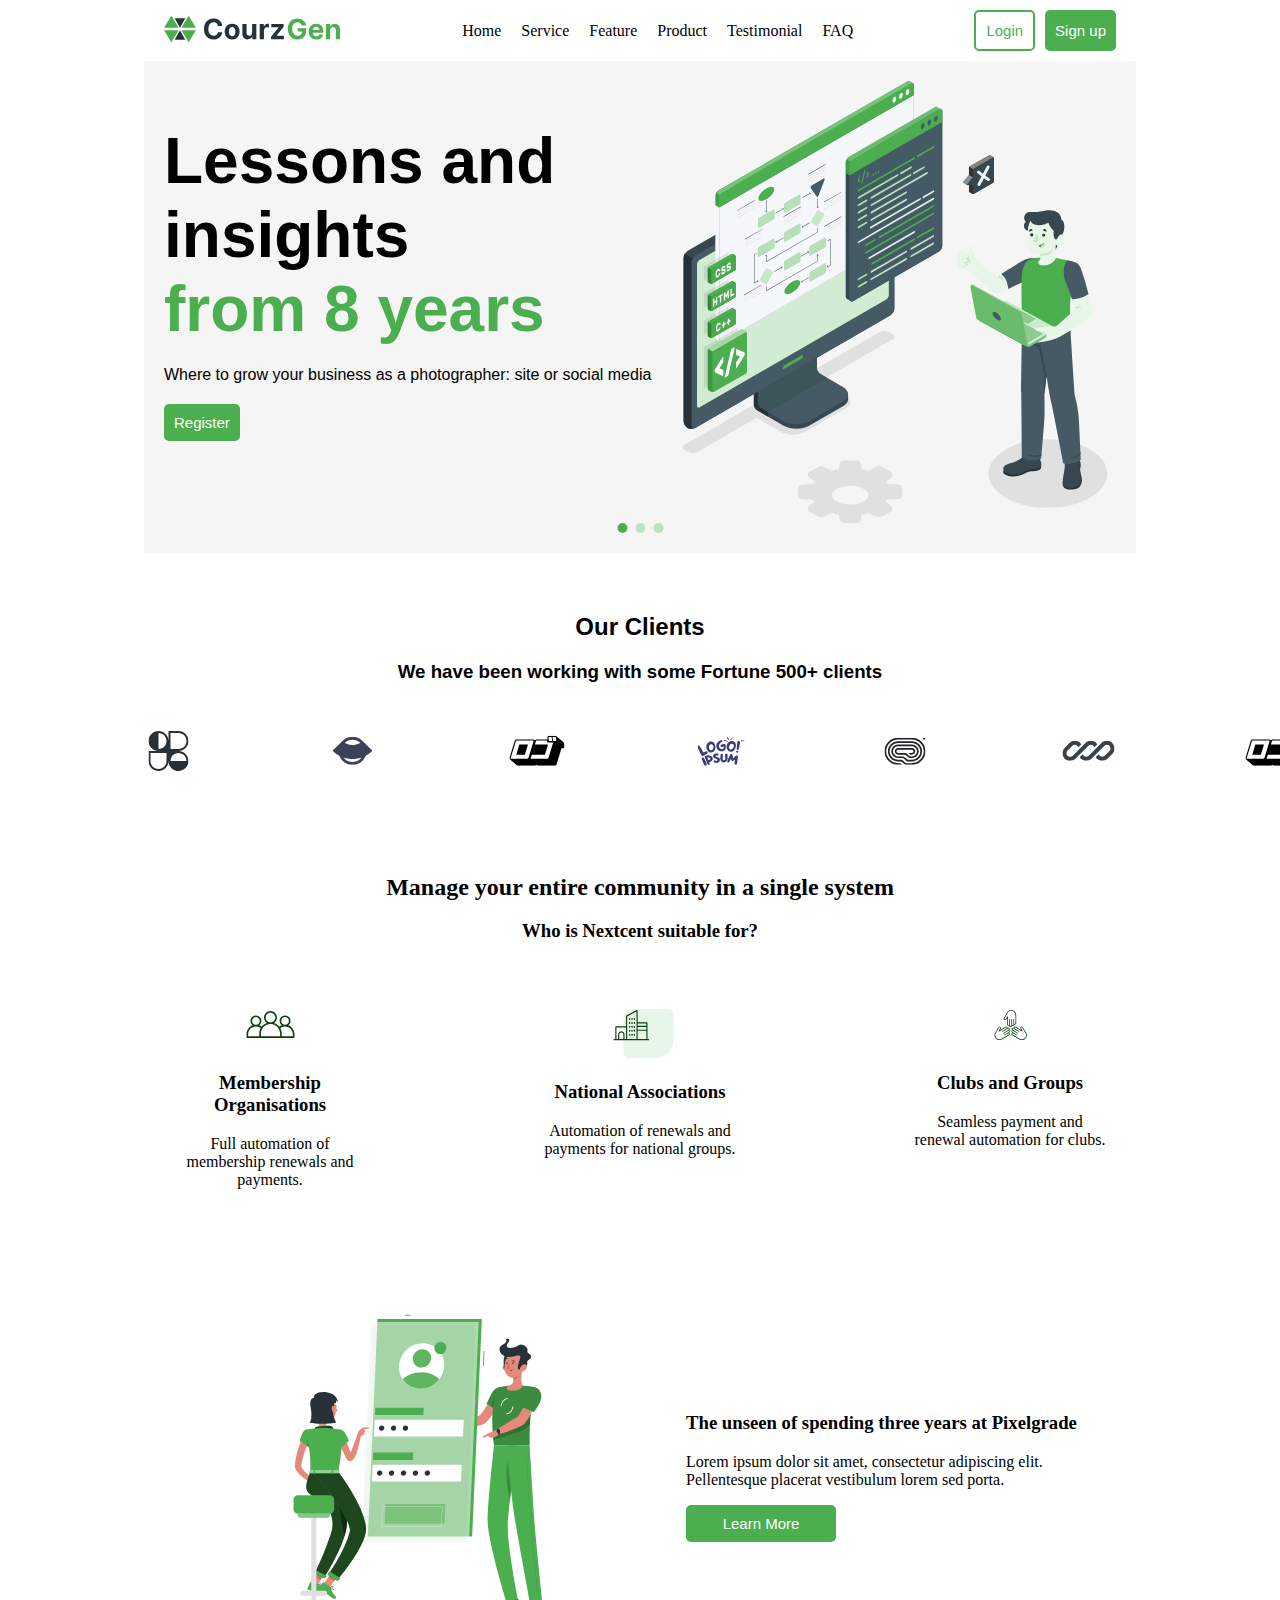
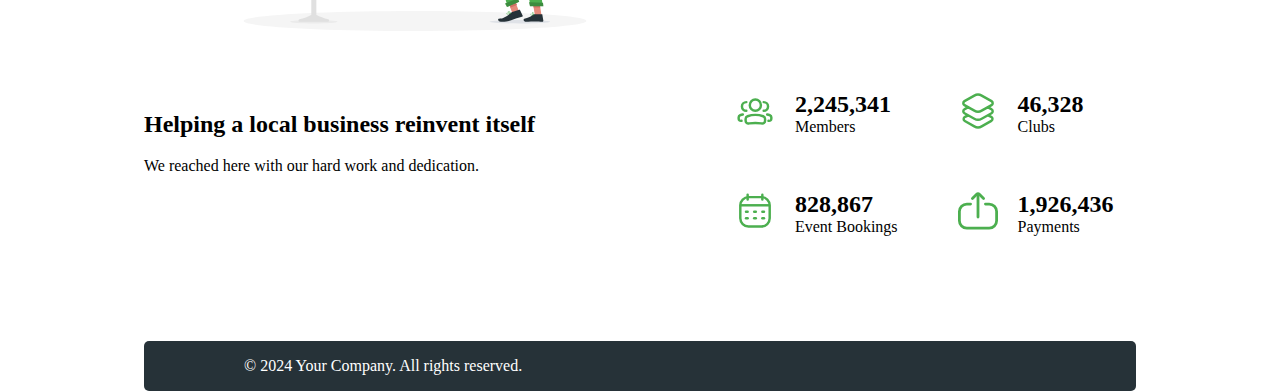
==== commit 93ca4709: "Update index.html" ====
--- a/index.html
+++ b/index.html
@@ -2,320 +2,127 @@
 <html lang="en">
   <head>
     <link rel="stylesheet" href="style.css">
-    <title>Page Title</title>
+    <title>Website</title>
+  </head>
+  <body>
+    <!-- Navigation Bar -->
+    <nav>
+      <div class="logo">
+        <img src="images/Logo.svg" alt="Logo" />
+      </div>
+      <ul>
+        <li><a href="#">Home</a></li>
+        <li><a href="#">Service</a></li>
+        <li><a href="#">Feature</a></li>
+        <li><a href="#">Product</a></li>
+        <li><a href="#">Testimonial</a></li>
+        <li><a href="#">FAQ</a></li>
+      </ul>
+      <div class="auth-buttons">
+        <button class="buttonlogin">Login</button>
+        <button class="signupbutton">Sign up</button>
+      </div>
+    </nav>
 
-  <body>
+    <!-- Main Content -->
+    <main class="main-content">
+      <section>
+        <div class="home">
+          <div>
+            <h1 class="lessons">Lessons and insights</h1>
+            <h1 class="from8">from 8 years</h1>
+            <p class="tagline">Where to grow your business as a photographer: site or social media</p>
+            <button class="registerbutton">Register</button>
+          </div>
+          <img class="hero-illustration" src="images/Hero Illustration.svg" alt="Hero Illustration">
+        </div>
+        <img class="dots" src="images/Dots.svg" alt="Background dots">
+      </section>
+    </main>
 
+    <!-- Clients Section -->
+    <section class="clients">
+      <h2>Our Clients</h2>
+      <h3>We have been working with some Fortune 500+ clients</h3>
+      <img class="client_logos" src="images/Clients Logos.svg" alt="Client Logos">
+    </section>
 
-    <nav>
-        <div class="logo">
-<<<<<<< HEAD
-            <img src="Logo.svg" alt="Logo" />
-        </div>
-=======
-            <img src="images\Logo.svg" alt="Logo" />
-        </div> 
->>>>>>> c088280b929ce691972face7514fafb4d956d58c
-        <ul>
-            <li><a href="#">Home</a></li>
-            <li><a href="#">Service</a></li>
-            <li><a href="#">Feature</a></li>
-            <li><a href="#">Product</a></li>
-            <li><a href="#">Testimonial</a></li>
-            <li><a href="#">FAQ</a></li>
-        </ul>
-        <div class="auth-buttons">
-
-            <button class="buttonlogin">Login</button>
-            <button class="signupbutton">Sign up</button>
-
-        </div>
-    </nav>
-    <main class="main-content">
-        <!-- Your page content goes here -->
-        <section>
-
-
-            <div class="home">
-                <div>
-                    <h1 class="lessons">Lessons and insights</h1>
-                    <h1 class="from8">from 8 years</h1>
-                    <p class="tagline">where to grow your business as photographer: site or social media</p>
-                    <button class="registerbutton">Register</button>
-                </div>
-<<<<<<< HEAD
-                <img src="Hero Illustration.svg">
-            </div>
-            <img class="dots" src="Dots.svg">
-
-
-=======
-                <img class="hero-illustration" src="images\Hero Illustration.svg">
-            </div>
-            <img class="dots" src="images\Dots.svg">
-            
-            
->>>>>>> c088280b929ce691972face7514fafb4d956d58c
-        </section>
-    </main>
-    <!--clients talk-->
-    <div class = "clients">
-        <h2 class="our_client">Our Clients</h2>
-        <h3 class="we_have_been">We have been working with some Fortune 500+ clients</h3>
-    </div>
-<<<<<<< HEAD
-    <img class="client_logos" src="Clients Logos.svg">
-=======
-    <img class="client_logos" src="images\Clients Logos.svg">
->>>>>>> c088280b929ce691972face7514fafb4d956d58c
-    <div class="manage">
-        <h2 class="our_client">Manage your entire community</h2>
-        <h2 class="our_client">in a single system</h2>
-        <h3 class="we_have_been">Who is Nextcent suitable for?</h3>
-    </div>
-    <div class="client_list">
+    <!-- Manage Section -->
+    <section class="manage">
+      <h2>Manage your entire community in a single system</h2>
+      <h3>Who is Nextcent suitable for?</h3>
+      <div class="client_list">
         <div class="client_item">
-<<<<<<< HEAD
-            <img src="Icon1.svg">
-=======
-            <img src="images\Icon1.svg">
->>>>>>> c088280b929ce691972face7514fafb4d956d58c
-            <h3 class="membership">Membership<br>Organisations</h3>
-            <p>Our membership management software provides full automation of membership renewals and payments</p>
-        </div>
-
-        <div class="client_item">
-<<<<<<< HEAD
-            <img src="Icon2.svg">
-=======
-            <img src="images\Icon2.svg">
->>>>>>> c088280b929ce691972face7514fafb4d956d58c
-            <h3 class="membership">National<br>Associations</h3>
-            <p>Our membership management software provides full automation of membership renewals and payments</p>
-
+          <img src="images/Icon1.svg" alt="Membership Organisations">
+          <h3>Membership Organisations</h3>
+          <p>Full automation of membership renewals and payments.</p>
         </div>
         <div class="client_item">
-<<<<<<< HEAD
-            <img src="Icon3.svg">
-=======
-            <img src="images\Icon3.svg">
->>>>>>> c088280b929ce691972face7514fafb4d956d58c
-            <h3 class="membership">Clubs and Groups</h3>
-            <p>Our membership management software provides full automation of membership renewals and payments</p>
+          <img src="images/Icon2.svg" alt="National Associations">
+          <h3>National Associations</h3>
+          <p>Automation of renewals and payments for national groups.</p>
         </div>
-    </div>
-    <!--the unseen something-->
-    <div class="the_unseen">
-        <div>
-<<<<<<< HEAD
-            <img class="svg-icon" src="Feature 1 Illustration.svg">
-=======
-            <img class="svg-icon" src="images\Feature 1 Illustration.svg">
->>>>>>> c088280b929ce691972face7514fafb4d956d58c
+        <div class="client_item">
+          <img src="images/Icon3.svg" alt="Clubs and Groups">
+          <h3>Clubs and Groups</h3>
+          <p>Seamless payment and renewal automation for clubs.</p>
         </div>
-        <div class="forcolumn">
-            <h3 class="unseen_text">The unseen of spending three <br> years at Pixelgrade</h3>
-            <p class="orutext">Lorem ipsum dolor sit amet, consectetur adipiscing elit. Sed sit amet justo ipsum. Sed accumsan quam vitae est varius fringilla. Pellentesque placerat vestibulum lorem sed porta. Nullam mattis tristique iaculis. Nullam pulvinar sit amet risus pretium auctor. Etiam quis massa pulvinar, aliquam quam vitae, tempus sem. Donec elementum pulvinar odio.</p>
-            <button class="learnmorebutton">Learn More</button>
+      </div>
+    </section>
+
+    <!-- Feature Section -->
+    <section class="the_unseen">
+      <div>
+        <img class="svg-icon" src="images/Feature 1 Illustration.svg" alt="Feature Illustration">
+      </div>
+      <div class="forcolumn">
+        <h3>The unseen of spending three years at Pixelgrade</h3>
+        <p>Lorem ipsum dolor sit amet, consectetur adipiscing elit. Pellentesque placerat vestibulum lorem sed porta.</p>
+        <button class="learnmorebutton">Learn More</button>
+      </div>
+    </section>
+
+    <!-- Business Reinvention Section -->
+    <section class="big">
+      <div>
+        <h2>Helping a local business reinvent itself</h2>
+        <p>We reached here with our hard work and dedication.</p>
+      </div>
+      <div class="grid-container">
+        <div class="info">
+          <img src="images/members.svg" alt="Members">
+          <div class="tocol">
+            <h2>2,245,341</h2>
+            <p>Members</p>
+          </div>
         </div>
-    </div>
+        <div class="info">
+          <img src="images/Layers.svg" alt="Clubs">
+          <div class="tocol">
+            <h2>46,328</h2>
+            <p>Clubs</p>
+          </div>
+        </div>
+        <div class="info">
+          <img src="images/Calendar.svg" alt="Event Bookings">
+          <div class="tocol">
+            <h2>828,867</h2>
+            <p>Event Bookings</p>
+          </div>
+        </div>
+        <div class="info">
+          <img src="images/Upload 2.svg" alt="Payments">
+          <div class="tocol">
+            <h2>1,926,436</h2>
+            <p>Payments</p>
+          </div>
+        </div>
+      </div>
+    </section>
 
-    <!--helping a local something-->
-    <div class="big">
-        <div>
-            <h2 class="oneh1">Helping a local<br></h2>
-            <h2 class="anoh1">business reinvent itself</h2>
-            <p class="apara">We reached here with our hard work and dedication</p>
-        </div>
-
-        <div class="grid-container">
-            <div class="info">
-<<<<<<< HEAD
-                <img src="members.svg">
-                <div class="tocol">
-
-                    <h2>2,245,341</h2>
-                    <p>Members</p>
-                </div>
-
-=======
-                    <img src="images\members.svg">
-                    <div class="tocol">
-                        
-                        <h2>2,245,341</h2>
-                        <p>Members</p>
-                    </div>
-                
->>>>>>> c088280b929ce691972face7514fafb4d956d58c
-            </div>
-            <div class="info">
-                <img src="images\Layers.svg">
-                <div class="tocol">
-                    <h2>46,328</h2>
-                    <p>Clubs</p>
-                </div>
-
-            </div>
-            <div class="info">
-                <img src="images\Calendar.svg">
-                <div class="tocol">
-
-                    <h2>828,867</h2>
-                    <p>Event Bookings</p>
-                </div>
-
-            </div>
-            <div class="info">
-                <img src="images\Upload 2.svg">
-                <div class="tocol">
-
-                    <h2>1,926,436</h2>
-                    <p>Payments</p>
-                </div>
-
-            </div>
-
-
-        </div>
-    </div>
-    <!--how to design site footer-->
-    <div class="howtodesign">
-        <div>
-<<<<<<< HEAD
-            <img class="svg-icon2" src="Feature 2 Illustration.svg">
-=======
-            <img class="images\svg-icon2" src="images\Feature 2 Illustration.svg">
->>>>>>> c088280b929ce691972face7514fafb4d956d58c
-        </div>
-        <div class="forcolumn1">
-            <h3 class="unseen_text1">How to design your site footer like we did</h3>
-            <p class="orutext1">Donec a eros justo. Fusce egestas tristique ultrices. Nam tempor, augue nec tincidunt molestie, massa nunc varius arcu, at scelerisque elit erat a magna. Donec quis erat at libero ultrices mollis. In hac habitasse platea dictumst. Vivamus vehicula leo dui, at porta nisi facilisis finibus. In euismod augue vitae nisi ultricies, non aliquet urna tincidunt. Integer in nisi eget nulla commodo faucibus efficitur quis massa. Praesent felis est, finibus et nisi ac, hendrerit venenatis libero. Donec consectetur faucibus ipsum id gravida.</p>
-            <button class="learnmorebutton1">Learn More</button>
-        </div>
-    </div>
-
-    <!--testimony section-->
-    <div class="testimony">
-        <div class="img-container">
-            <img class="tesla" width="300" src="https://images.unsplash.com/photo-1612810806563-4cb8265db55f?q=80&w=1854&auto=format&fit=crop&ixlib=rb-4.0.3&ixid=M3wxMjA3fDB8MHxwaG90by1wYWdlfHx8fGVufDB8fHx8fA%3D%3D">
-        </div>
-        <div class="forcolumn2">
-            <p class="orutext2">Maecenas dignissim justo eget nulla rutrum molestie. Maecenas lobortis sem dui, vel rutrum risus tincidunt ullamcorper. Proin eu enim metus. Vivamus sed libero ornare, tristique quam in, gravida enim. Nullam ut molestie arcu, at hendrerit elit. Morbi laoreet elit at ligula molestie, nec molestie mi blandit. Suspendisse cursus tellus sed augue ultrices, quis tristique nulla sodales. Suspendisse eget lorem eu turpis vestibulum pretium. Suspendisse potenti. Quisque malesuada enim sapien, vitae placerat ante feugiat eget. Quisque vulputate odio neque, eget efficitur libero condimentum id. Curabitur id nibh id sem dignissim finibus ac sit amet magna.</p>
-            <h2>Tim Smith</h2>
-            <h3>British Dragon Boat Association</h3>
-            <div class="manylogos">
-<<<<<<< HEAD
-                <img src="Frame 10.svg">
-                <button>Meet all the customers</button>
-                <a href="#">
-                    <img class="rightside" src="Right.svg">
-=======
-                <img src="images\Frame 10.svg">
-                <button>Meet all the customers</button>
-                <a href="#">
-                    <img class="rightside" src="images\Right.svg">
->>>>>>> c088280b929ce691972face7514fafb4d956d58c
-                </a>
-
-            </div>
-        </div>
-
-    </div>
-    <div class="enthocaring">
-        <h2>Caring is the new marketing</h2>
-        <p>The Nexcent blog is the best place to read about the latest membership insights, trends and more. See who's joining the community, read about how our community are increasing their membership income and lot's more.​</p>
-        <div class="images">
-            <div class="themain">
-                <img src="https://images.unsplash.com/photo-1665686310934-8fab52b3821b?q=80&w=1770&auto=format&fit=crop&ixlib=rb-4.0.3&ixid=M3wxMjA3fDB8MHxwaG90by1wYWdlfHx8fGVufDB8fHx8fA%3D%3D">
-                <div class="theextrabox">
-                    <h3>Creating Streamlined Safeguarding Processes with OneRen</h3>
-                    <button class="readmorebutton">Read More →</button>
-                </div>
-            </div>
-            <div class="themain">
-                <img src="https://images.unsplash.com/photo-1664575602276-acd073f104c1?q=80&w=1770&auto=format&fit=crop&ixlib=rb-4.0.3&ixid=M3wxMjA3fDB8MHxwaG90by1wYWdlfHx8fGVufDB8fHx8fA%3D%3D">
-                <div class="theextrabox">
-                    <h3>What are your safeguarding responsibilities and how can you manage them?</h3>
-                    <button class="readmorebutton">Read More →</button>
-                </div>
-            </div>
-            <div class="themain">
-                <img src="https://images.unsplash.com/photo-1661956600684-97d3a4320e45?q=80&w=1770&auto=format&fit=crop&ixlib=rb-4.0.3&ixid=M3wxMjA3fDB8MHxwaG90by1wYWdlfHx8fGVufDB8fHx8fA%3D%3D">
-                <div class="theextrabox">
-                    <h3>Revamping the Membership Model with Triathlon Australia</h3>
-                    <button class="readmorebutton">Read More →</button>
-                </div>
-            </div>
-        </div>
-    </div>
-    <!--wanna try-->
-    <div class="wannatrycontainer">
-        <h2 class="wannatry">Wanna try our app?</h2>
-        <button class="getademo">Get a demo →</button>
-    </div>
-
-    <div class="footer">
-        <div>
-<<<<<<< HEAD
-            <img class="logofooter" src="Logo_footer.svg">
-            <h5>Copyright © 2024 Riglabs Collective</h5>
-            <h5>All rights reserved.</h5>
-=======
-          <img class="logofooter" src="images\Logo_footer.svg" alt="Logo Footer">
-
-          <h5>Copyright © 2024 Riglabs Collective</h5>
-          <h5>All rights reserved.</h5>
->>>>>>> c088280b929ce691972face7514fafb4d956d58c
-        </div>
-        <div>
-          <h4>Company</h4>
-          <ul class="company-links">
-            <li><a href="#">About Us</a></li>
-            <li><a href="#">Blog</a></li>
-            <li><a href="#">Contact Us</a></li>
-            <li><a href="#">Pricing</a></li>
-            <li><a href="#">Testimonials</a></li>
-            <li><a href="#">FAQ</a></li>
-          </ul>
-        </div>
-        <div>
-          <h4>Support</h4>
-          <ul class="support-links">
-            <li><a href="#">Help Center</a></li>
-            <li><a href="#">Terms of Service</a></li>
-            <li><a href="#">Legal</a></li>
-            <li><a href="#">Privacy Policy</a></li>
-            <li><a href="#">Status</a></li>
-          </ul>
-        </div>
-        <div>
-
-            <h4>Stay up to date</h4>
-            <div class="email-signup">
-                <form action="#" method="post">
-                    <input type="email" id="email" name="email" placeholder="Your email address" required>
-                    <button type="submit" class="send-button">
-<<<<<<< HEAD
-                        <img src="airplane.svg" alt="Send">
-                    </button>
-                </form>
-            </div>
-
-        </div>
-    </div>
-
-
-
-
-
-
-
-
-=======
-                <img src="images\airplane.svg" alt="Send">
-              </button>
-            </form>
-          </div>
->>>>>>> c088280b929ce691972face7514fafb4d956d58c
+    <!-- Footer -->
+    <footer class="footer">
+      <p>&copy; 2024 Your Company. All rights reserved.</p>
+    </footer>
   </body>
 </html>
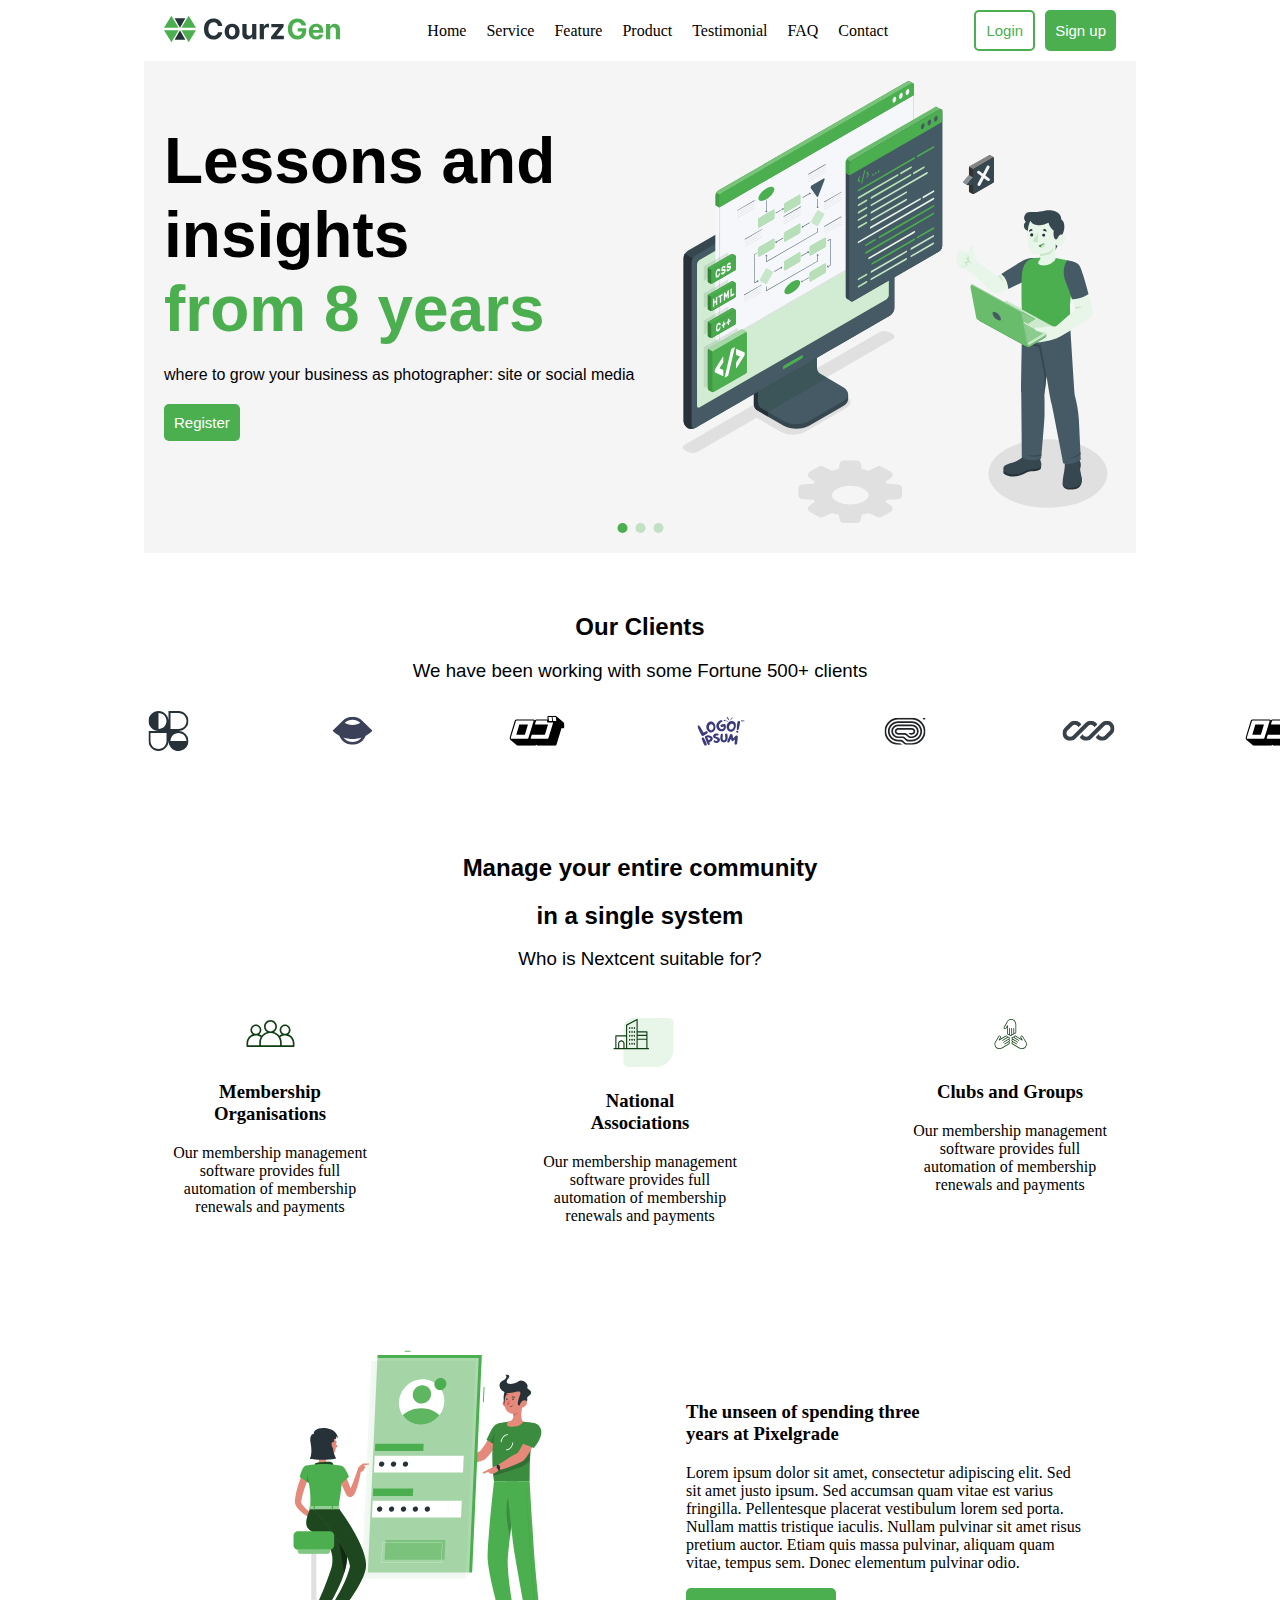
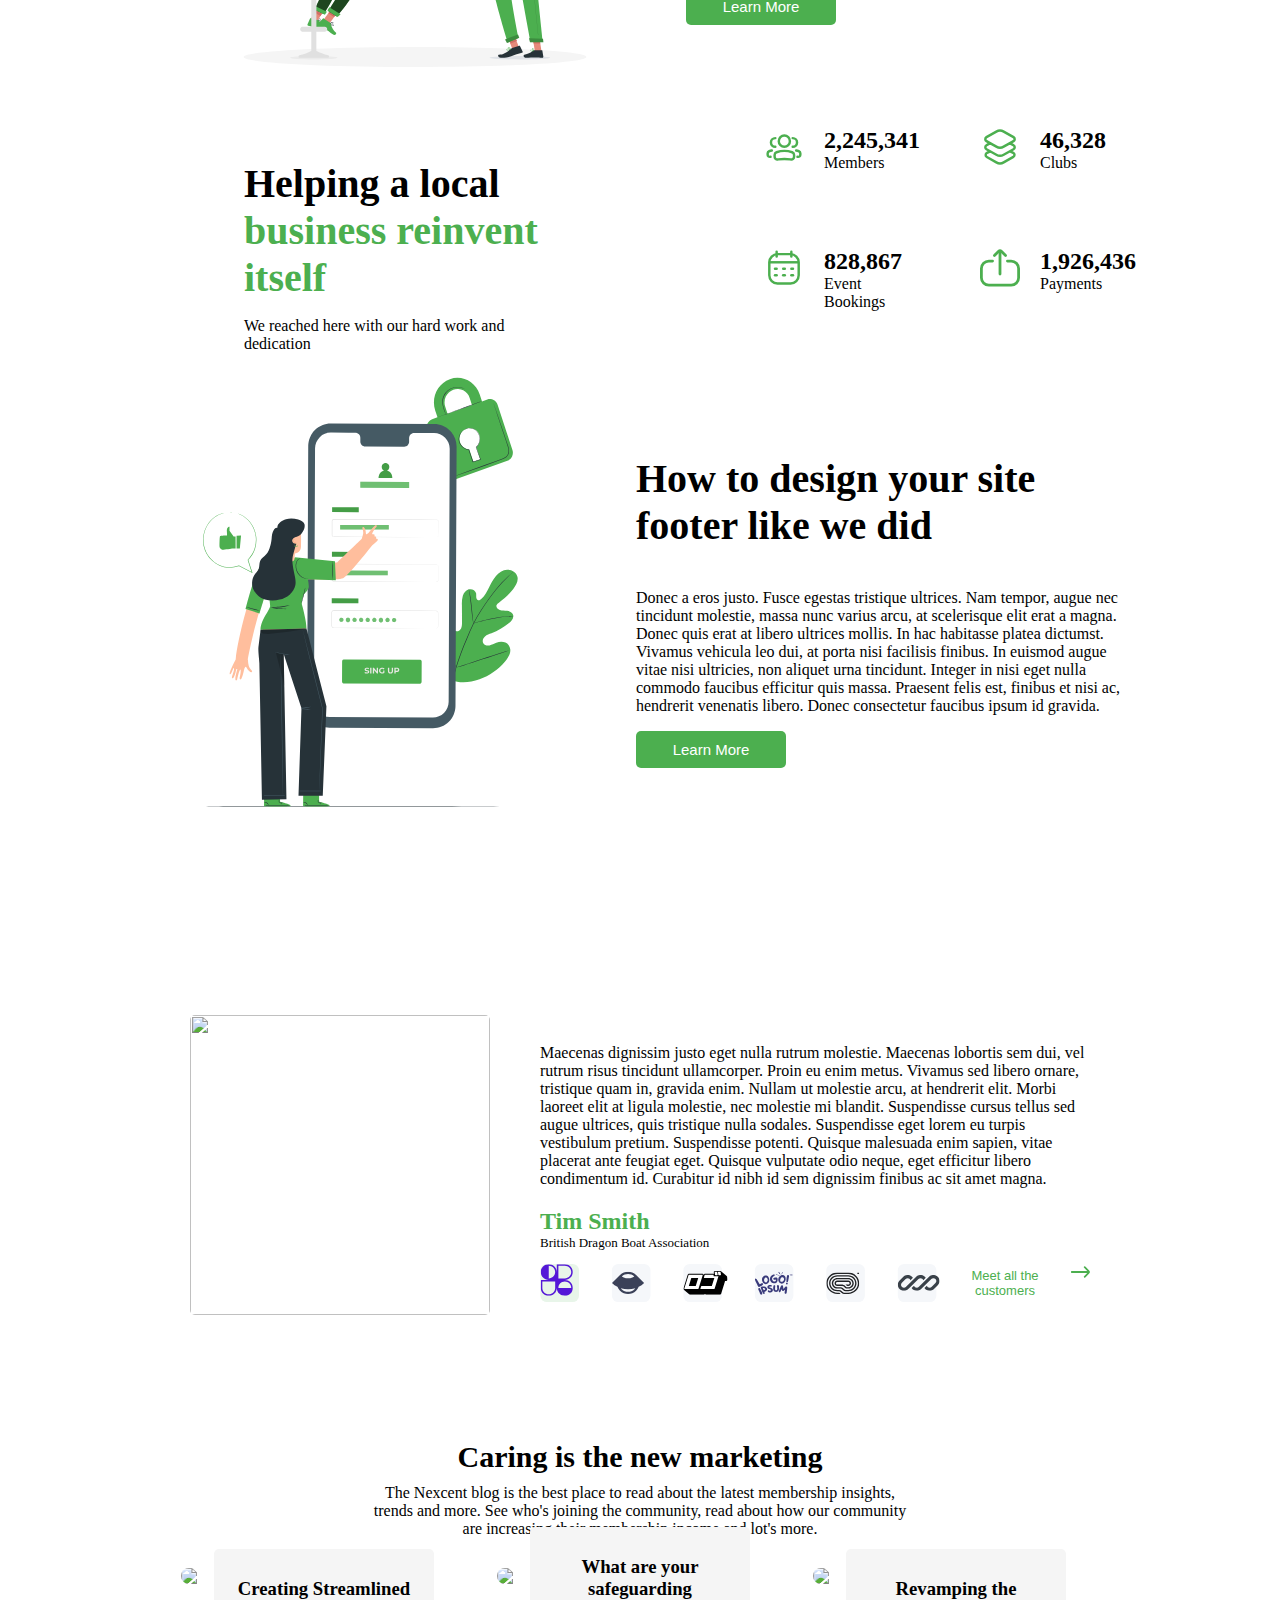
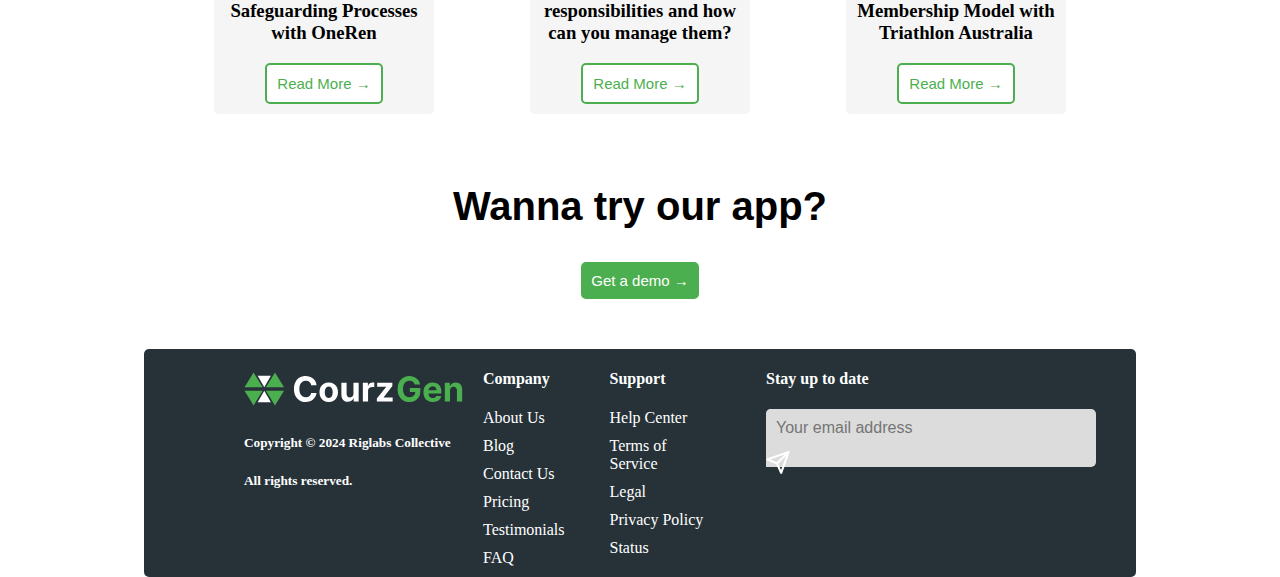
==== commit 2293d524: "Update index.html" ====
--- a/index.html
+++ b/index.html
@@ -1,128 +1,246 @@
 <!DOCTYPE html>
 <html lang="en">
   <head>
+    <meta charset="UTF-8">
+    <meta name="viewport" content="width=device-width, initial-scale=1.0">
     <link rel="stylesheet" href="style.css">
-    <title>Website</title>
+    <title>Page Title</title>
   </head>
   <body>
-    <!-- Navigation Bar -->
+    
+    
     <nav>
-      <div class="logo">
-        <img src="images/Logo.svg" alt="Logo" />
-      </div>
-      <ul>
-        <li><a href="#">Home</a></li>
-        <li><a href="#">Service</a></li>
-        <li><a href="#">Feature</a></li>
-        <li><a href="#">Product</a></li>
-        <li><a href="#">Testimonial</a></li>
-        <li><a href="#">FAQ</a></li>
-      </ul>
-      <div class="auth-buttons">
-        <button class="buttonlogin">Login</button>
-        <button class="signupbutton">Sign up</button>
-      </div>
+        <div class="logo">
+            <img src="images\Logo.svg" alt="Logo" />
+        </div> 
+        <ul>
+            <li><a href="#">Home</a></li>
+            <li><a href="#">Service</a></li>
+            <li><a href="#">Feature</a></li>
+            <li><a href="#">Product</a></li>
+            <li><a href="#">Testimonial</a></li>
+            <li><a href="#">FAQ</a></li>
+            <li><a href="custom.html">Contact</a></li>
+        </ul>
+        <div class="auth-buttons">
+        
+            <button class="buttonlogin">Login</button>
+            <button class="signupbutton">Sign up</button>
+
+        </div>
     </nav>
-
-    <!-- Main Content -->
     <main class="main-content">
-      <section>
-        <div class="home">
-          <div>
-            <h1 class="lessons">Lessons and insights</h1>
-            <h1 class="from8">from 8 years</h1>
-            <p class="tagline">Where to grow your business as a photographer: site or social media</p>
-            <button class="registerbutton">Register</button>
+        <!-- Your page content goes here -->
+        <section>
+            
+            
+            <div class="home">
+                <div>
+                    <h1 class="lessons">Lessons and insights</h1>
+                    <h1 class="from8">from 8 years</h1>
+                    <p class="tagline">where to grow your business as photographer: site or social media</p>
+                    <button class="registerbutton">Register</button>
+                </div>
+                <img class="hero-illustration" src="images\Hero Illustration.svg">
+            </div>
+            <img class="dots" src="images\Dots.svg">
+            
+            
+        </section>
+    </main>
+    <!--clients talk-->
+    <div class = "clients">
+        <h2 class="our_client">Our Clients</h2>
+        <h3 class="we_have_been">We have been working with some Fortune 500+ clients</h3>
+    </div>
+    <img class="client_logos" src="images\Clients Logos.svg">
+    <div class="manage">
+        <h2 class="our_client">Manage your entire community</h2>
+        <h2 class="our_client">in a single system</h2>
+        <h3 class="we_have_been">Who is Nextcent suitable for?</h3>
+    </div>
+    <div class="client_list">
+        <div class="client_item">
+            <img src="images\Icon1.svg">
+            <h3 class="membership">Membership<br>Organisations</h3>
+            <p>Our membership management software provides full automation of membership renewals and payments</p>
+        </div>
+        
+        <div class="client_item">
+            <img src="images\Icon2.svg">
+            <h3 class="membership">National<br>Associations</h3>
+            <p>Our membership management software provides full automation of membership renewals and payments</p>
+    
+        </div>
+        <div class="client_item">
+            <img src="images\Icon3.svg">
+            <h3 class="membership">Clubs and Groups</h3>
+            <p>Our membership management software provides full automation of membership renewals and payments</p>
+        </div>
+    </div>
+    <!--the unseen something-->
+    <div class="the_unseen">
+        <div>
+            <img class="svg-icon" src="images\Feature 1 Illustration.svg">
+        </div>
+        <div class="forcolumn">
+            <h3 class="unseen_text">The unseen of spending three <br> years at Pixelgrade</h3>
+            <p class="orutext">Lorem ipsum dolor sit amet, consectetur adipiscing elit. Sed sit amet justo ipsum. Sed accumsan quam vitae est varius fringilla. Pellentesque placerat vestibulum lorem sed porta. Nullam mattis tristique iaculis. Nullam pulvinar sit amet risus pretium auctor. Etiam quis massa pulvinar, aliquam quam vitae, tempus sem. Donec elementum pulvinar odio.</p>
+            <button class="learnmorebutton">Learn More</button> 
+        </div>
+    </div>
+    
+    <!--helping a local something-->
+    <div class="big">
+        <div>
+            <h2 class="oneh1">Helping a local<br></h2>
+            <h2 class="anoh1">business reinvent itself</h2>
+            <p class="apara">We reached here with our hard work and dedication</p>
+        </div>
+        
+        <div class="grid-container">
+            <div class="info">
+                    <img src="images\members.svg">
+                    <div class="tocol">
+                        
+                        <h2>2,245,341</h2>
+                        <p>Members</p>
+                    </div>
+                
+            </div>
+            <div class="info">
+                <img src="images\Layers.svg">
+                <div class="tocol">
+                    <h2>46,328</h2>
+                    <p>Clubs</p>
+                </div>
+
+            </div>
+            <div class="info">
+                <img src="images\Calendar.svg">
+                <div class="tocol">
+
+                    <h2>828,867</h2>
+                    <p>Event Bookings</p>
+                </div>
+
+            </div>
+            <div class="info">
+                <img src="images\Upload 2.svg">
+                <div class="tocol">
+                    
+                    <h2>1,926,436</h2>  
+                    <p>Payments</p>
+                </div>
+                
+            </div>
+            
+            
+        </div>
+    </div>
+    <!--how to design site footer-->
+    <div class="howtodesign">
+        <div>
+            <img class="images\svg-icon2" src="images\Feature 2 Illustration.svg">
+        </div>
+        <div class="forcolumn1">
+            <h3 class="unseen_text1">How to design your site footer like we did</h3>
+            <p class="orutext1">Donec a eros justo. Fusce egestas tristique ultrices. Nam tempor, augue nec tincidunt molestie, massa nunc varius arcu, at scelerisque elit erat a magna. Donec quis erat at libero ultrices mollis. In hac habitasse platea dictumst. Vivamus vehicula leo dui, at porta nisi facilisis finibus. In euismod augue vitae nisi ultricies, non aliquet urna tincidunt. Integer in nisi eget nulla commodo faucibus efficitur quis massa. Praesent felis est, finibus et nisi ac, hendrerit venenatis libero. Donec consectetur faucibus ipsum id gravida.</p>
+            <button class="learnmorebutton1">Learn More</button> 
+        </div>
+    </div>
+
+    <!--testimony section-->
+    <div class="testimony">
+        <div class="img-container">
+            <img class="tesla" width="300" src="https://images.unsplash.com/photo-1612810806563-4cb8265db55f?q=80&w=1854&auto=format&fit=crop&ixlib=rb-4.0.3&ixid=M3wxMjA3fDB8MHxwaG90by1wYWdlfHx8fGVufDB8fHx8fA%3D%3D">
+        </div>
+        <div class="forcolumn2">
+            <p class="orutext2">Maecenas dignissim justo eget nulla rutrum molestie. Maecenas lobortis sem dui, vel rutrum risus tincidunt ullamcorper. Proin eu enim metus. Vivamus sed libero ornare, tristique quam in, gravida enim. Nullam ut molestie arcu, at hendrerit elit. Morbi laoreet elit at ligula molestie, nec molestie mi blandit. Suspendisse cursus tellus sed augue ultrices, quis tristique nulla sodales. Suspendisse eget lorem eu turpis vestibulum pretium. Suspendisse potenti. Quisque malesuada enim sapien, vitae placerat ante feugiat eget. Quisque vulputate odio neque, eget efficitur libero condimentum id. Curabitur id nibh id sem dignissim finibus ac sit amet magna.</p>
+            <h2>Tim Smith</h2>
+            <h3>British Dragon Boat Association</h3>
+            <div class="manylogos">
+                <img src="images\Frame 10.svg">
+                <button>Meet all the customers</button>
+                <a href="#">
+                    <img class="rightside" src="images\Right.svg">
+                </a>
+                    
+            </div>
+        </div>
+        
+    </div>
+    <div class="enthocaring">
+        <h2>Caring is the new marketing</h2>
+        <p>The Nexcent blog is the best place to read about the latest membership insights, trends and more. See who's joining the community, read about how our community are increasing their membership income and lot's more.​</p>
+        <div class="images">
+            <div class="themain">
+                <img src="https://images.unsplash.com/photo-1665686310934-8fab52b3821b?q=80&w=1770&auto=format&fit=crop&ixlib=rb-4.0.3&ixid=M3wxMjA3fDB8MHxwaG90by1wYWdlfHx8fGVufDB8fHx8fA%3D%3D">
+                <div class="theextrabox">
+                    <h3>Creating Streamlined Safeguarding Processes with OneRen</h3>
+                    <button class="readmorebutton">Read More →</button>
+                </div>
+            </div>
+            <div class="themain">
+                <img src="https://images.unsplash.com/photo-1664575602276-acd073f104c1?q=80&w=1770&auto=format&fit=crop&ixlib=rb-4.0.3&ixid=M3wxMjA3fDB8MHxwaG90by1wYWdlfHx8fGVufDB8fHx8fA%3D%3D">
+                <div class="theextrabox">
+                    <h3>What are your safeguarding responsibilities and how can you manage them?</h3>
+                    <button class="readmorebutton">Read More →</button>
+                </div>
+            </div>
+            <div class="themain">
+                <img src="https://images.unsplash.com/photo-1661956600684-97d3a4320e45?q=80&w=1770&auto=format&fit=crop&ixlib=rb-4.0.3&ixid=M3wxMjA3fDB8MHxwaG90by1wYWdlfHx8fGVufDB8fHx8fA%3D%3D">
+                <div class="theextrabox">
+                    <h3>Revamping the Membership Model with Triathlon Australia</h3>
+                    <button class="readmorebutton">Read More →</button>
+                </div>
+            </div>
+        </div>
+    </div>
+    <!--wanna try-->
+    <div class="wannatrycontainer">
+        <h2 class="wannatry">Wanna try our app?</h2>
+        <button class="getademo">Get a demo →</button>
+    </div>
+
+    <div class="footer">
+        <div>
+          <img class="logofooter" src="images\Logo_footer.svg" alt="Logo Footer">
+
+          <h5>Copyright © 2024 Riglabs Collective</h5>
+          <h5>All rights reserved.</h5>
+        </div>
+        <div>
+          <h4>Company</h4>
+          <ul class="company-links">
+            <li><a href="#">About Us</a></li>
+            <li><a href="#">Blog</a></li>
+            <li><a href="#">Contact Us</a></li>
+            <li><a href="#">Pricing</a></li>
+            <li><a href="#">Testimonials</a></li>
+            <li><a href="#">FAQ</a></li>
+          </ul>
+        </div>
+        <div>
+          <h4>Support</h4>
+          <ul class="support-links">
+            <li><a href="#">Help Center</a></li>
+            <li><a href="#">Terms of Service</a></li>
+            <li><a href="#">Legal</a></li>
+            <li><a href="#">Privacy Policy</a></li>
+            <li><a href="#">Status</a></li>
+          </ul>
+        </div>
+        <div>
+
+            <h4>Stay up to date</h4>
+            <div class="email-signup">
+                <form action="#" method="post">
+                    <input type="email" id="email" name="email" placeholder="Your email address" required>
+                    <button type="submit" class="send-button">
+                <img src="images\airplane.svg" alt="Send">
+              </button>
+            </form>
           </div>
-          <img class="hero-illustration" src="images/Hero Illustration.svg" alt="Hero Illustration">
-        </div>
-        <img class="dots" src="images/Dots.svg" alt="Background dots">
-      </section>
-    </main>
-
-    <!-- Clients Section -->
-    <section class="clients">
-      <h2>Our Clients</h2>
-      <h3>We have been working with some Fortune 500+ clients</h3>
-      <img class="client_logos" src="images/Clients Logos.svg" alt="Client Logos">
-    </section>
-
-    <!-- Manage Section -->
-    <section class="manage">
-      <h2>Manage your entire community in a single system</h2>
-      <h3>Who is Nextcent suitable for?</h3>
-      <div class="client_list">
-        <div class="client_item">
-          <img src="images/Icon1.svg" alt="Membership Organisations">
-          <h3>Membership Organisations</h3>
-          <p>Full automation of membership renewals and payments.</p>
-        </div>
-        <div class="client_item">
-          <img src="images/Icon2.svg" alt="National Associations">
-          <h3>National Associations</h3>
-          <p>Automation of renewals and payments for national groups.</p>
-        </div>
-        <div class="client_item">
-          <img src="images/Icon3.svg" alt="Clubs and Groups">
-          <h3>Clubs and Groups</h3>
-          <p>Seamless payment and renewal automation for clubs.</p>
-        </div>
-      </div>
-    </section>
-
-    <!-- Feature Section -->
-    <section class="the_unseen">
-      <div>
-        <img class="svg-icon" src="images/Feature 1 Illustration.svg" alt="Feature Illustration">
-      </div>
-      <div class="forcolumn">
-        <h3>The unseen of spending three years at Pixelgrade</h3>
-        <p>Lorem ipsum dolor sit amet, consectetur adipiscing elit. Pellentesque placerat vestibulum lorem sed porta.</p>
-        <button class="learnmorebutton">Learn More</button>
-      </div>
-    </section>
-
-    <!-- Business Reinvention Section -->
-    <section class="big">
-      <div>
-        <h2>Helping a local business reinvent itself</h2>
-        <p>We reached here with our hard work and dedication.</p>
-      </div>
-      <div class="grid-container">
-        <div class="info">
-          <img src="images/members.svg" alt="Members">
-          <div class="tocol">
-            <h2>2,245,341</h2>
-            <p>Members</p>
-          </div>
-        </div>
-        <div class="info">
-          <img src="images/Layers.svg" alt="Clubs">
-          <div class="tocol">
-            <h2>46,328</h2>
-            <p>Clubs</p>
-          </div>
-        </div>
-        <div class="info">
-          <img src="images/Calendar.svg" alt="Event Bookings">
-          <div class="tocol">
-            <h2>828,867</h2>
-            <p>Event Bookings</p>
-          </div>
-        </div>
-        <div class="info">
-          <img src="images/Upload 2.svg" alt="Payments">
-          <div class="tocol">
-            <h2>1,926,436</h2>
-            <p>Payments</p>
-          </div>
-        </div>
-      </div>
-    </section>
-
-    <!-- Footer -->
-    <footer class="footer">
-      <p>&copy; 2024 Your Company. All rights reserved.</p>
-    </footer>
   </body>
 </html>
